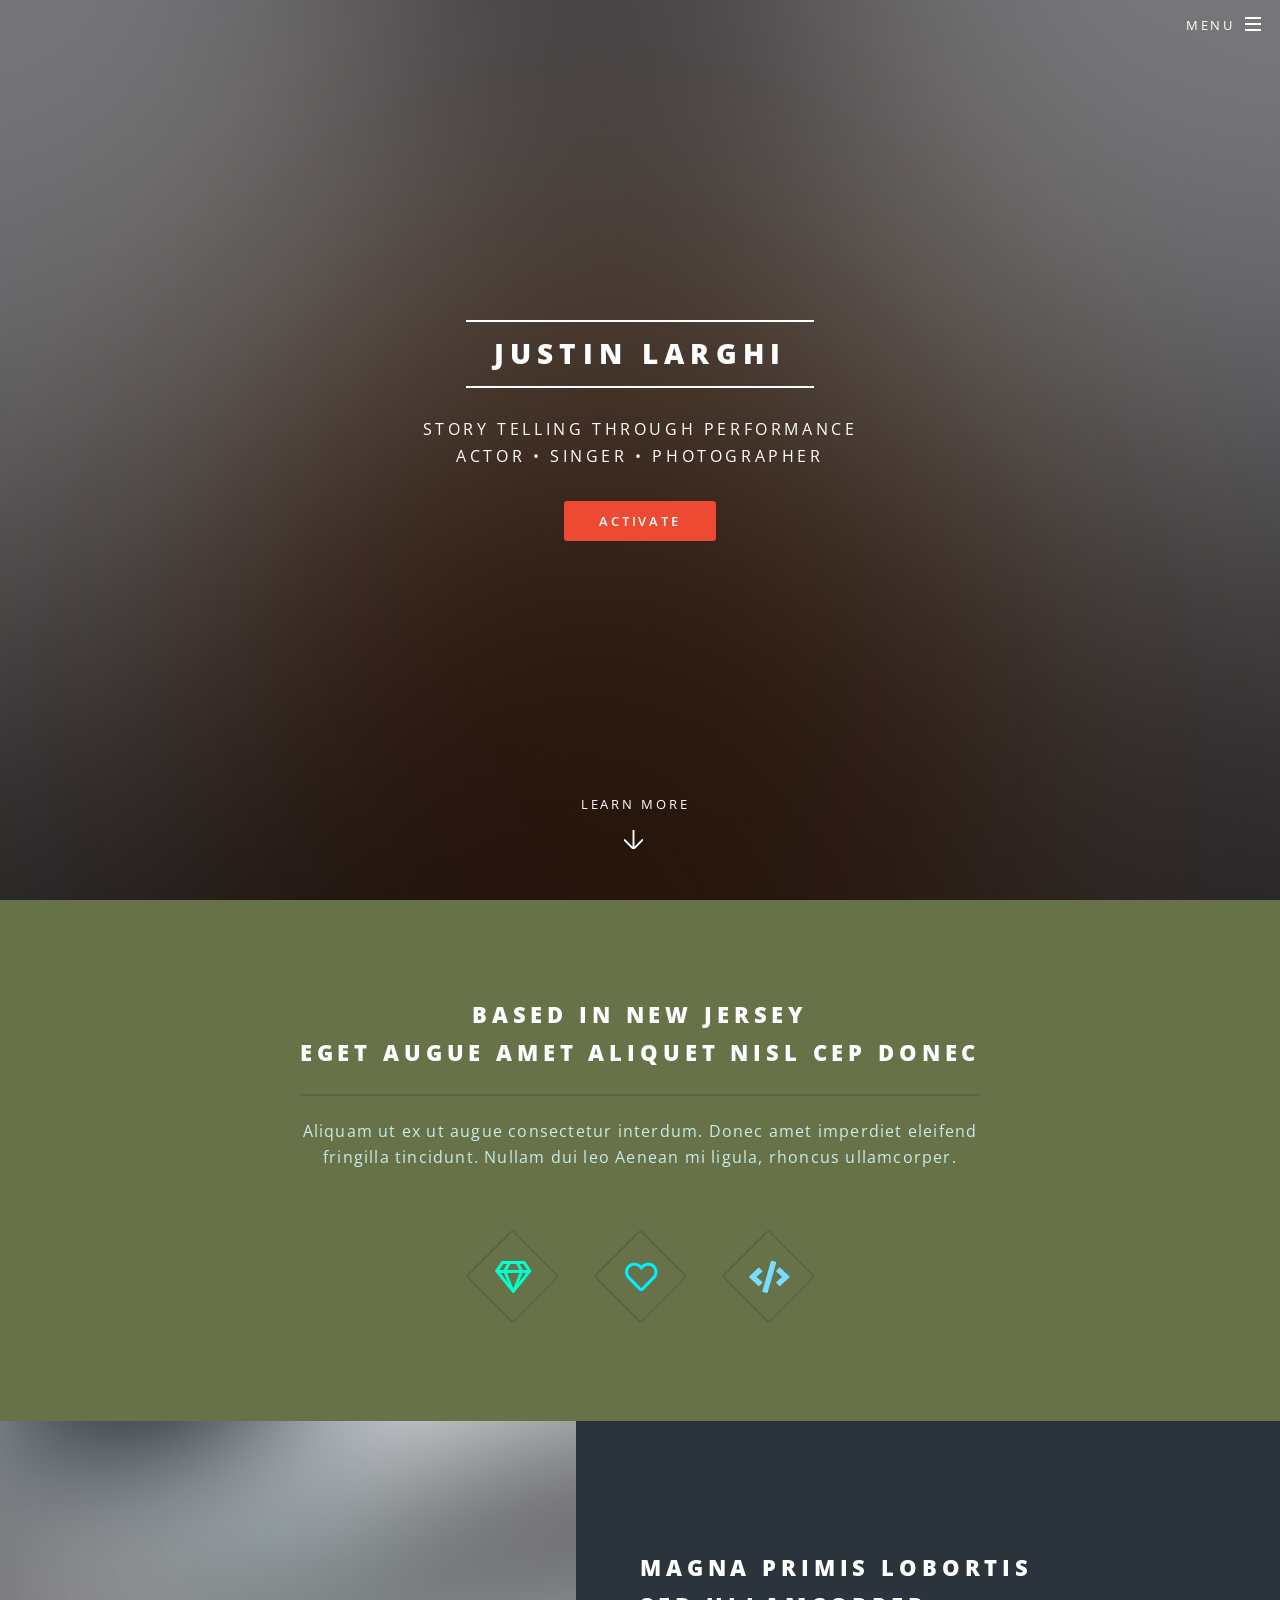
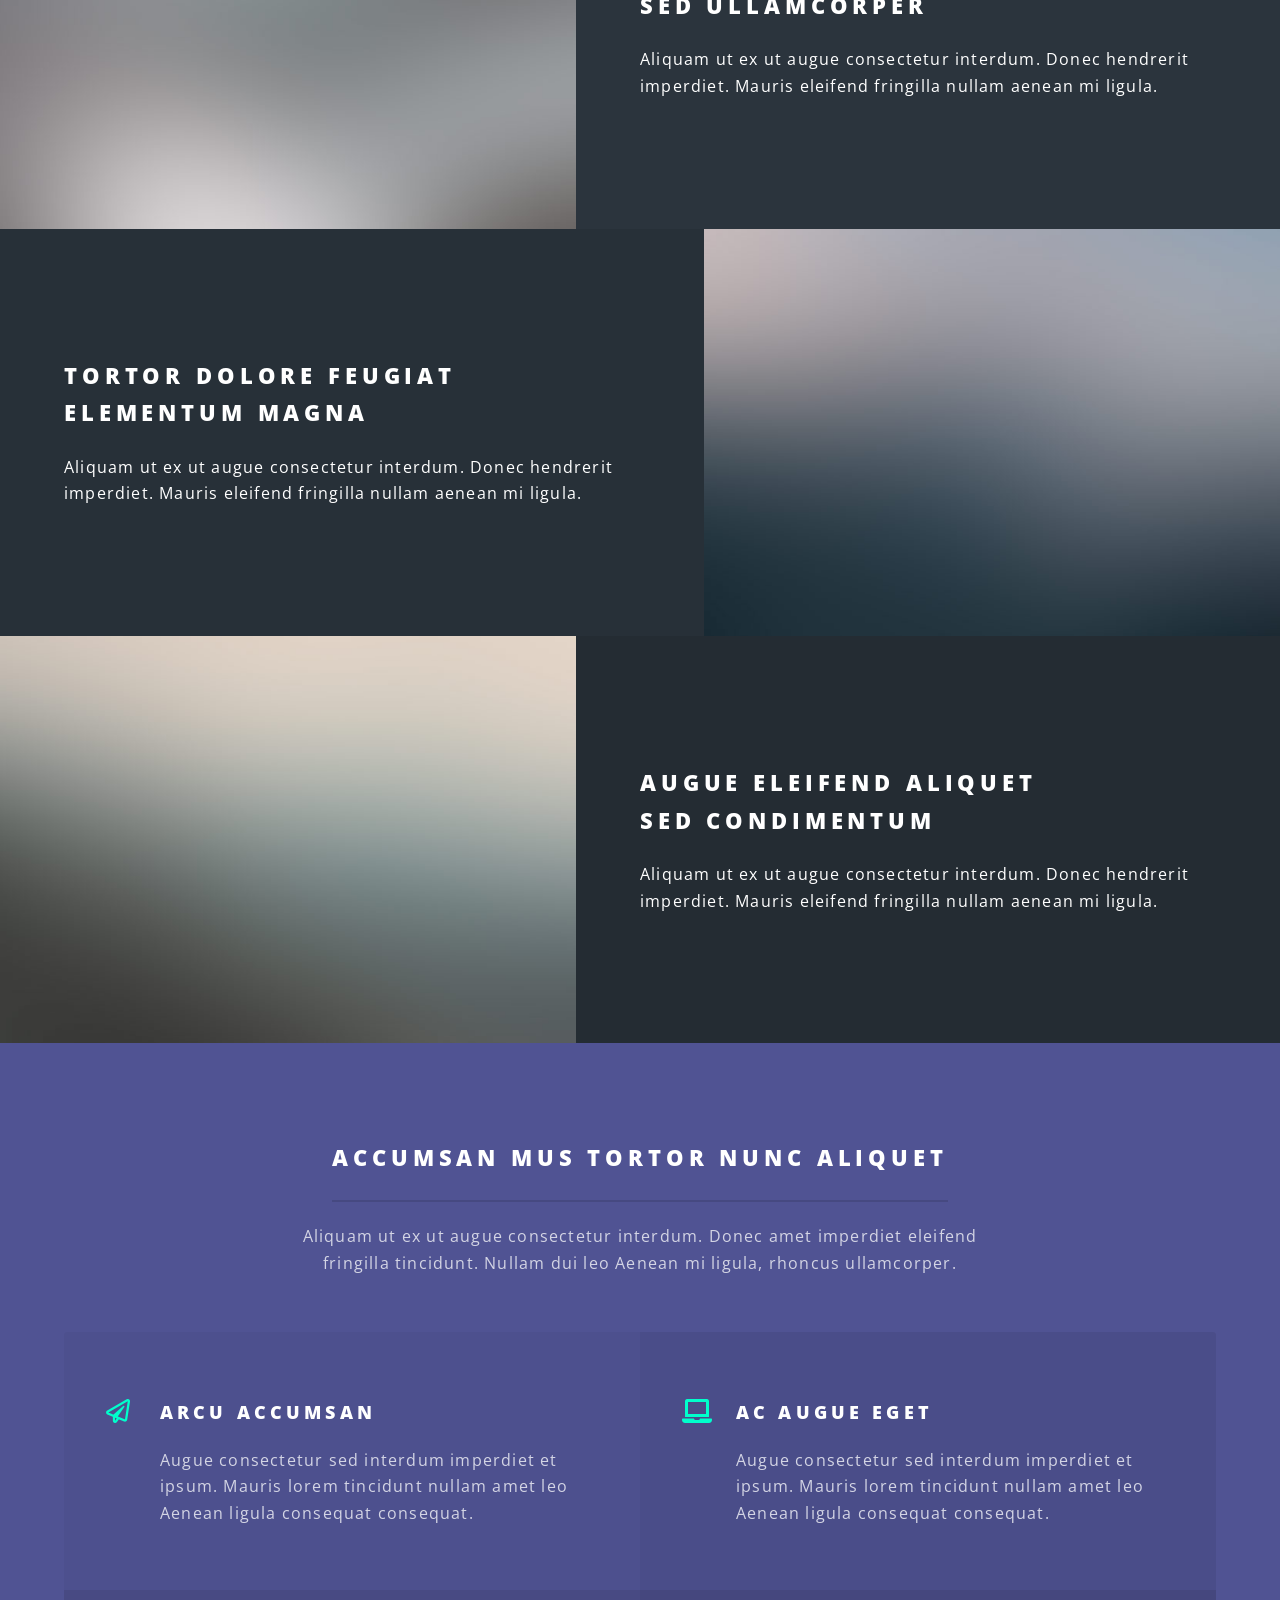
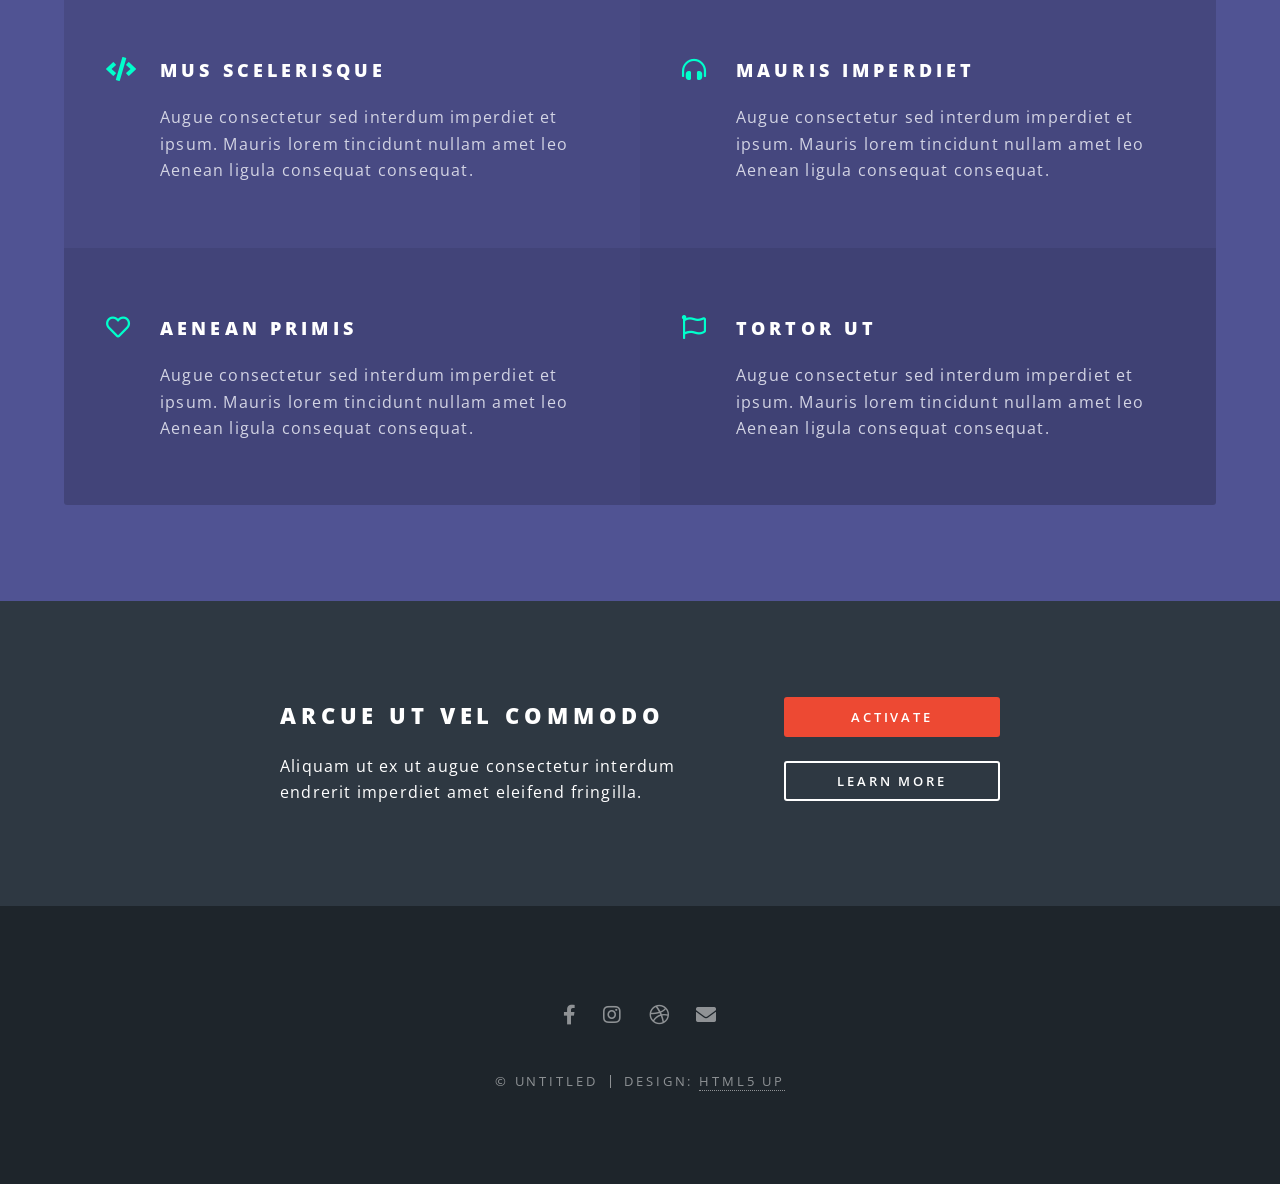
==== index.html @ 6114d725 "Update index.html" ====
<!DOCTYPE HTML>
<!--
	Spectral by HTML5 UP
	html5up.net | @ajlkn
	Free for personal and commercial use under the CCA 3.0 license (html5up.net/license)
-->
<html>
	<head>
		<title>Spectral by HTML5 UP</title>
		<meta charset="utf-8" />
		<meta name="viewport" content="width=device-width, initial-scale=1, user-scalable=no" />
		<link rel="stylesheet" href="assets/css/main.css" />
		<noscript><link rel="stylesheet" href="assets/css/noscript.css" /></noscript>
	</head>
	<body class="landing is-preload">

		<!-- Page Wrapper -->
			<div id="page-wrapper">

				<!-- Header -->
					<header id="header" class="alt">
						<h1><a href="index.html">Spectral</a></h1>
						<nav id="nav">
							<ul>
								<li class="special">
									<a href="#menu" class="menuToggle"><span>Menu</span></a>
									<div id="menu">
										<ul>
											<li><a href="index.html">Home</a></li>
											<li><a href="aboutme.html">About Me</a></li>
											<li><a href="credits.html">Credits</a></li>
											<li><a href="#">Sign Up</a></li>
											<li><a href="#">Log In</a></li>
										</ul>
									</div>
								</li>
							</ul>
						</nav>
					</header>

				<!-- Banner -->
					<section id="banner">
						<div class="inner">
							<h2>Justin Larghi</h2>
							<p>Story Telling Through Performance<br />
							Actor • Singer • Photographer<br />
							<a href="http://html5up.net"> </a></p>
							<ul class="actions special">
								<li><a href="#" class="button primary">Activate</a></li>
							</ul>
						</div>
						<a href="#one" class="more scrolly">Learn More</a>
					</section>

				<!-- One -->
					<section id="one" class="wrapper style1 special">
						<div class="inner">
							<header class="major">
								<h2>Based in New Jersey<br />
								eget augue amet aliquet nisl cep donec</h2>
								<p>Aliquam ut ex ut augue consectetur interdum. Donec amet imperdiet eleifend<br />
								fringilla tincidunt. Nullam dui leo Aenean mi ligula, rhoncus ullamcorper.</p>
							</header>
							<ul class="icons major">
								<li><span class="icon fa-gem major style1"><span class="label">Lorem</span></span></li>
								<li><span class="icon fa-heart major style2"><span class="label">Ipsum</span></span></li>
								<li><span class="icon solid fa-code major style3"><span class="label">Dolor</span></span></li>
							</ul>
						</div>
					</section>

				<!-- Two -->
					<section id="two" class="wrapper alt style2">
						<section class="spotlight">
							<div class="image"><img src="images/pic01.jpg" alt="" /></div><div class="content">
								<h2>Magna primis lobortis<br />
								sed ullamcorper</h2>
								<p>Aliquam ut ex ut augue consectetur interdum. Donec hendrerit imperdiet. Mauris eleifend fringilla nullam aenean mi ligula.</p>
							</div>
						</section>
						<section class="spotlight">
							<div class="image"><img src="images/pic02.jpg" alt="" /></div><div class="content">
								<h2>Tortor dolore feugiat<br />
								elementum magna</h2>
								<p>Aliquam ut ex ut augue consectetur interdum. Donec hendrerit imperdiet. Mauris eleifend fringilla nullam aenean mi ligula.</p>
							</div>
						</section>
						<section class="spotlight">
							<div class="image"><img src="images/pic03.jpg" alt="" /></div><div class="content">
								<h2>Augue eleifend aliquet<br />
								sed condimentum</h2>
								<p>Aliquam ut ex ut augue consectetur interdum. Donec hendrerit imperdiet. Mauris eleifend fringilla nullam aenean mi ligula.</p>
							</div>
						</section>
					</section>

				<!-- Three -->
					<section id="three" class="wrapper style3 special">
						<div class="inner">
							<header class="major">
								<h2>Accumsan mus tortor nunc aliquet</h2>
								<p>Aliquam ut ex ut augue consectetur interdum. Donec amet imperdiet eleifend<br />
								fringilla tincidunt. Nullam dui leo Aenean mi ligula, rhoncus ullamcorper.</p>
							</header>
							<ul class="features">
								<li class="icon fa-paper-plane">
									<h3>Arcu accumsan</h3>
									<p>Augue consectetur sed interdum imperdiet et ipsum. Mauris lorem tincidunt nullam amet leo Aenean ligula consequat consequat.</p>
								</li>
								<li class="icon solid fa-laptop">
									<h3>Ac Augue Eget</h3>
									<p>Augue consectetur sed interdum imperdiet et ipsum. Mauris lorem tincidunt nullam amet leo Aenean ligula consequat consequat.</p>
								</li>
								<li class="icon solid fa-code">
									<h3>Mus Scelerisque</h3>
									<p>Augue consectetur sed interdum imperdiet et ipsum. Mauris lorem tincidunt nullam amet leo Aenean ligula consequat consequat.</p>
								</li>
								<li class="icon solid fa-headphones-alt">
									<h3>Mauris Imperdiet</h3>
									<p>Augue consectetur sed interdum imperdiet et ipsum. Mauris lorem tincidunt nullam amet leo Aenean ligula consequat consequat.</p>
								</li>
								<li class="icon fa-heart">
									<h3>Aenean Primis</h3>
									<p>Augue consectetur sed interdum imperdiet et ipsum. Mauris lorem tincidunt nullam amet leo Aenean ligula consequat consequat.</p>
								</li>
								<li class="icon fa-flag">
									<h3>Tortor Ut</h3>
									<p>Augue consectetur sed interdum imperdiet et ipsum. Mauris lorem tincidunt nullam amet leo Aenean ligula consequat consequat.</p>
								</li>
							</ul>
						</div>
					</section>

				<!-- CTA -->
					<section id="cta" class="wrapper style4">
						<div class="inner">
							<header>
								<h2>Arcue ut vel commodo</h2>
								<p>Aliquam ut ex ut augue consectetur interdum endrerit imperdiet amet eleifend fringilla.</p>
							</header>
							<ul class="actions stacked">
								<li><a href="#" class="button fit primary">Activate</a></li>
								<li><a href="#" class="button fit">Learn More</a></li>
							</ul>
						</div>
					</section>

				<!-- Footer -->
					<footer id="footer">
						<ul class="icons">
							<li><a href="https://facebook.com/profile.php?id=100074538829335" class="icon brands fa-facebook-f"><span class="label">Facebook</span></a></li>
							<li><a href="#" class="icon brands fa-instagram"><span class="label">Instagram</span></a></li>
							<li><a href="#" class="icon brands fa-dribbble"><span class="label">Dribbble</span></a></li>
							<li><a href="#" class="icon solid fa-envelope"><span class="label">Email</span></a></li>
						</ul>
						<ul class="copyright">
							<li>&copy; Untitled</li><li>Design: <a href="http://html5up.net">HTML5 UP</a></li>
						</ul>
					</footer>

			</div>

		<!-- Scripts -->
			<script src="assets/js/jquery.min.js"></script>
			<script src="assets/js/jquery.scrollex.min.js"></script>
			<script src="assets/js/jquery.scrolly.min.js"></script>
			<script src="assets/js/browser.min.js"></script>
			<script src="assets/js/breakpoints.min.js"></script>
			<script src="assets/js/util.js"></script>
			<script src="assets/js/main.js"></script>

	</body>
</html>
---- assets/css/main.css ----
@import url(fontawesome-all.min.css);
@import url("https://fonts.googleapis.com/css?family=Open+Sans:400,400italic,600,600italic,800,800italic");

/*
	Spectral by HTML5 UP
	html5up.net | @ajlkn
	Free for personal and commercial use under the CCA 3.0 license (html5up.net/license)
*/

html, body, div, span, applet, object,
iframe, h1, h2, h3, h4, h5, h6, p, blockquote,
pre, a, abbr, acronym, address, big, cite,
code, del, dfn, em, img, ins, kbd, q, s, samp,
small, strike, strong, sub, sup, tt, var, b,
u, i, center, dl, dt, dd, ol, ul, li, fieldset,
form, label, legend, table, caption, tbody,
tfoot, thead, tr, th, td, article, aside,
canvas, details, embed, figure, figcaption,
footer, header, hgroup, menu, nav, output, ruby,
section, summary, time, mark, audio, video {
	margin: 0;
	padding: 0;
	border: 0;
	font-size: 100%;
	font: inherit;
	vertical-align: baseline;}

article, aside, details, figcaption, figure,
footer, header, hgroup, menu, nav, section {
	display: block;}

body {
	line-height: 1;
}

ol, ul {
	list-style: none;
}

blockquote, q {
	quotes: none;
}

	blockquote:before, blockquote:after, q:before, q:after {
		content: '';
		content: none;
	}

table {
	border-collapse: collapse;
	border-spacing: 0;
}

body {
	-webkit-text-size-adjust: none;
}

mark {
	background-color: transparent;
	color: inherit;
}

input::-moz-focus-inner {
	border: 0;
	padding: 0;
}

input, select, textarea {
	-moz-appearance: none;
	-webkit-appearance: none;
	-ms-appearance: none;
	appearance: none;
}

/* Basic */

	@-ms-viewport {
		width: device-width;
	}

	html {
		box-sizing: border-box;
	}

	*, *:before, *:after {
		box-sizing: inherit;
	}

	body {
		background: #2e3842;
	}

		body.is-preload *, body.is-preload *:before, body.is-preload *:after {
			-moz-animation: none !important;
			-webkit-animation: none !important;
			-ms-animation: none !important;
			animation: none !important;
			-moz-transition: none !important;
			-webkit-transition: none !important;
			-ms-transition: none !important;
			transition: none !important;
		}

	body, input, select, textarea {
		color: #fff;
		font-family: "Open Sans", Helvetica, sans-serif;
		font-size: 15pt;
		font-weight: 400;
		letter-spacing: 0.075em;
		line-height: 1.65em;
	}

		@media screen and (max-width: 1680px) {

			body, input, select, textarea {
				font-size: 13pt;
			}

		}

		@media screen and (max-width: 1280px) {

			body, input, select, textarea {
				font-size: 12pt;
			}

		}

		@media screen and (max-width: 736px) {

			body, input, select, textarea {
				font-size: 11pt;
				letter-spacing: 0.0375em;
			}

		}

	a {
		-moz-transition: color 0.2s ease, border-bottom-color 0.2s ease;
		-webkit-transition: color 0.2s ease, border-bottom-color 0.2s ease;
		-ms-transition: color 0.2s ease, border-bottom-color 0.2s ease;
		transition: color 0.2s ease, border-bottom-color 0.2s ease;
		border-bottom: dotted 1px;
		color: inherit;
		text-decoration: none;
	}

		a:hover {
			border-bottom-color: transparent;
		}

	strong, b {
		color: #fff;
		font-weight: 600;
	}

	em, i {
		font-style: italic;
	}

	p {
		margin: 0 0 2em 0;
	}

	h1, h2, h3, h4, h5, h6 {
		color: #fff;
		font-weight: 800;
		letter-spacing: 0.225em;
		line-height: 1em;
		margin: 0 0 1em 0;
		text-transform: uppercase;
	}

		h1 a, h2 a, h3 a, h4 a, h5 a, h6 a {
			color: inherit;
			text-decoration: none;
		}

	h2 {
		font-size: 1.35em;
		line-height: 1.75em;
	}

		@media screen and (max-width: 736px) {

			h2 {
				font-size: 1.1em;
				line-height: 1.65em;
			}

		}

	h3 {
		font-size: 1.15em;
		line-height: 1.75em;
	}

		@media screen and (max-width: 736px) {

			h3 {
				font-size: 1em;
				line-height: 1.65em;
			}

		}

	h4 {
		font-size: 1em;
		line-height: 1.5em;
	}

	h5 {
		font-size: 0.8em;
		line-height: 1.5em;
	}

	h6 {
		font-size: 0.7em;
		line-height: 1.5em;
	}

	sub {
		font-size: 0.8em;
		position: relative;
		top: 0.5em;
	}

	sup {
		font-size: 0.8em;
		position: relative;
		top: -0.5em;
	}

	hr {
		border: 0;
		border-bottom: solid 2px #fff;
		margin: 3em 0;
	}

		hr.major {
			margin: 4.5em 0;
		}

	blockquote {
		border-left: solid 4px #fff;
		font-style: italic;
		margin: 0 0 2em 0;
		padding: 0.5em 0 0.5em 2em;
	}

	code {
		background: rgba(144, 144, 144, 0.25);
		border-radius: 3px;
		font-family: "Courier New", monospace;
		font-size: 0.9em;
		letter-spacing: 0;
		margin: 0 0.25em;
		padding: 0.25em 0.65em;
	}

	pre {
		-webkit-overflow-scrolling: touch;
		font-family: "Courier New", monospace;
		font-size: 0.9em;
		margin: 0 0 2em 0;
	}

		pre code {
			display: block;
			line-height: 1.75em;
			padding: 1em 1.5em;
			overflow-x: auto;
		}

	.align-left {
		text-align: left;
	}

	.align-center {
		text-align: center;
	}

	.align-right {
		text-align: right;
	}

/* Row */

	.row {
		display: flex;
		flex-wrap: wrap;
		box-sizing: border-box;
		align-items: stretch;
	}

		.row > * {
			box-sizing: border-box;
		}

		.row.gtr-uniform > * > :last-child {
			margin-bottom: 0;
		}

		.row.aln-left {
			justify-content: flex-start;
		}

		.row.aln-center {
			justify-content: center;
		}

		.row.aln-right {
			justify-content: flex-end;
		}

		.row.aln-top {
			align-items: flex-start;
		}

		.row.aln-middle {
			align-items: center;
		}

		.row.aln-bottom {
			align-items: flex-end;
		}

		.row > .imp {
			order: -1;
		}

		.row > .col-1 {
			width: 8.33333%;
		}

		.row > .off-1 {
			margin-left: 8.33333%;
		}

		.row > .col-2 {
			width: 16.66667%;
		}

		.row > .off-2 {
			margin-left: 16.66667%;
		}

		.row > .col-3 {
			width: 25%;
		}

		.row > .off-3 {
			margin-left: 25%;
		}

		.row > .col-4 {
			width: 33.33333%;
		}

		.row > .off-4 {
			margin-left: 33.33333%;
		}

		.row > .col-5 {
			width: 41.66667%;
		}

		.row > .off-5 {
			margin-left: 41.66667%;
		}

		.row > .col-6 {
			width: 50%;
		}

		.row > .off-6 {
			margin-left: 50%;
		}

		.row > .col-7 {
			width: 58.33333%;
		}

		.row > .off-7 {
			margin-left: 58.33333%;
		}

		.row > .col-8 {
			width: 66.66667%;
		}

		.row > .off-8 {
			margin-left: 66.66667%;
		}

		.row > .col-9 {
			width: 75%;
		}

		.row > .off-9 {
			margin-left: 75%;
		}

		.row > .col-10 {
			width: 83.33333%;
		}

		.row > .off-10 {
			margin-left: 83.33333%;
		}

		.row > .col-11 {
			width: 91.66667%;
		}

		.row > .off-11 {
			margin-left: 91.66667%;
		}

		.row > .col-12 {
			width: 100%;
		}

		.row > .off-12 {
			margin-left: 100%;
		}

		.row.gtr-0 {
			margin-top: 0;
			margin-left: 0em;
		}

			.row.gtr-0 > * {
				padding: 0 0 0 0em;
			}

			.row.gtr-0.gtr-uniform {
				margin-top: 0em;
			}

				.row.gtr-0.gtr-uniform > * {
					padding-top: 0em;
				}

		.row.gtr-25 {
			margin-top: 0;
			margin-left: -0.375em;
		}

			.row.gtr-25 > * {
				padding: 0 0 0 0.375em;
			}

			.row.gtr-25.gtr-uniform {
				margin-top: -0.375em;
			}

				.row.gtr-25.gtr-uniform > * {
					padding-top: 0.375em;
				}

		.row.gtr-50 {
			margin-top: 0;
			margin-left: -0.75em;
		}

			.row.gtr-50 > * {
				padding: 0 0 0 0.75em;
			}

			.row.gtr-50.gtr-uniform {
				margin-top: -0.75em;
			}

				.row.gtr-50.gtr-uniform > * {
					padding-top: 0.75em;
				}

		.row {
			margin-top: 0;
			margin-left: -1.5em;
		}

			.row > * {
				padding: 0 0 0 1.5em;
			}

			.row.gtr-uniform {
				margin-top: -1.5em;
			}

				.row.gtr-uniform > * {
					padding-top: 1.5em;
				}

		.row.gtr-150 {
			margin-top: 0;
			margin-left: -2.25em;
		}

			.row.gtr-150 > * {
				padding: 0 0 0 2.25em;
			}

			.row.gtr-150.gtr-uniform {
				margin-top: -2.25em;
			}

				.row.gtr-150.gtr-uniform > * {
					padding-top: 2.25em;
				}

		.row.gtr-200 {
			margin-top: 0;
			margin-left: -3em;
		}

			.row.gtr-200 > * {
				padding: 0 0 0 3em;
			}

			.row.gtr-200.gtr-uniform {
				margin-top: -3em;
			}

				.row.gtr-200.gtr-uniform > * {
					padding-top: 3em;
				}

		@media screen and (max-width: 1680px) {

			.row {
				display: flex;
				flex-wrap: wrap;
				box-sizing: border-box;
				align-items: stretch;
			}

				.row > * {
					box-sizing: border-box;
				}

				.row.gtr-uniform > * > :last-child {
					margin-bottom: 0;
				}

				.row.aln-left {
					justify-content: flex-start;
				}

				.row.aln-center {
					justify-content: center;
				}

				.row.aln-right {
					justify-content: flex-end;
				}

				.row.aln-top {
					align-items: flex-start;
				}

				.row.aln-middle {
					align-items: center;
				}

				.row.aln-bottom {
					align-items: flex-end;
				}

				.row > .imp-xlarge {
					order: -1;
				}

				.row > .col-1-xlarge {
					width: 8.33333%;
				}

				.row > .off-1-xlarge {
					margin-left: 8.33333%;
				}

				.row > .col-2-xlarge {
					width: 16.66667%;
				}

				.row > .off-2-xlarge {
					margin-left: 16.66667%;
				}

				.row > .col-3-xlarge {
					width: 25%;
				}

				.row > .off-3-xlarge {
					margin-left: 25%;
				}

				.row > .col-4-xlarge {
					width: 33.33333%;
				}

				.row > .off-4-xlarge {
					margin-left: 33.33333%;
				}

				.row > .col-5-xlarge {
					width: 41.66667%;
				}

				.row > .off-5-xlarge {
					margin-left: 41.66667%;
				}

				.row > .col-6-xlarge {
					width: 50%;
				}

				.row > .off-6-xlarge {
					margin-left: 50%;
				}

				.row > .col-7-xlarge {
					width: 58.33333%;
				}

				.row > .off-7-xlarge {
					margin-left: 58.33333%;
				}

				.row > .col-8-xlarge {
					width: 66.66667%;
				}

				.row > .off-8-xlarge {
					margin-left: 66.66667%;
				}

				.row > .col-9-xlarge {
					width: 75%;
				}

				.row > .off-9-xlarge {
					margin-left: 75%;
				}

				.row > .col-10-xlarge {
					width: 83.33333%;
				}

				.row > .off-10-xlarge {
					margin-left: 83.33333%;
				}

				.row > .col-11-xlarge {
					width: 91.66667%;
				}

				.row > .off-11-xlarge {
					margin-left: 91.66667%;
				}

				.row > .col-12-xlarge {
					width: 100%;
				}

				.row > .off-12-xlarge {
					margin-left: 100%;
				}

				.row.gtr-0 {
					margin-top: 0;
					margin-left: 0em;
				}

					.row.gtr-0 > * {
						padding: 0 0 0 0em;
					}

					.row.gtr-0.gtr-uniform {
						margin-top: 0em;
					}

						.row.gtr-0.gtr-uniform > * {
							padding-top: 0em;
						}

				.row.gtr-25 {
					margin-top: 0;
					margin-left: -0.375em;
				}

					.row.gtr-25 > * {
						padding: 0 0 0 0.375em;
					}

					.row.gtr-25.gtr-uniform {
						margin-top: -0.375em;
					}

						.row.gtr-25.gtr-uniform > * {
							padding-top: 0.375em;
						}

				.row.gtr-50 {
					margin-top: 0;
					margin-left: -0.75em;
				}

					.row.gtr-50 > * {
						padding: 0 0 0 0.75em;
					}

					.row.gtr-50.gtr-uniform {
						margin-top: -0.75em;
					}

						.row.gtr-50.gtr-uniform > * {
							padding-top: 0.75em;
						}

				.row {
					margin-top: 0;
					margin-left: -1.5em;
				}

					.row > * {
						padding: 0 0 0 1.5em;
					}

					.row.gtr-uniform {
						margin-top: -1.5em;
					}

						.row.gtr-uniform > * {
							padding-top: 1.5em;
						}

				.row.gtr-150 {
					margin-top: 0;
					margin-left: -2.25em;
				}

					.row.gtr-150 > * {
						padding: 0 0 0 2.25em;
					}

					.row.gtr-150.gtr-uniform {
						margin-top: -2.25em;
					}

						.row.gtr-150.gtr-uniform > * {
							padding-top: 2.25em;
						}

				.row.gtr-200 {
					margin-top: 0;
					margin-left: -3em;
				}

					.row.gtr-200 > * {
						padding: 0 0 0 3em;
					}

					.row.gtr-200.gtr-uniform {
						margin-top: -3em;
					}

						.row.gtr-200.gtr-uniform > * {
							padding-top: 3em;
						}

		}

		@media screen and (max-width: 1280px) {

			.row {
				display: flex;
				flex-wrap: wrap;
				box-sizing: border-box;
				align-items: stretch;
			}

				.row > * {
					box-sizing: border-box;
				}

				.row.gtr-uniform > * > :last-child {
					margin-bottom: 0;
				}

				.row.aln-left {
					justify-content: flex-start;
				}

				.row.aln-center {
					justify-content: center;
				}

				.row.aln-right {
					justify-content: flex-end;
				}

				.row.aln-top {
					align-items: flex-start;
				}

				.row.aln-middle {
					align-items: center;
				}

				.row.aln-bottom {
					align-items: flex-end;
				}

				.row > .imp-large {
					order: -1;
				}

				.row > .col-1-large {
					width: 8.33333%;
				}

				.row > .off-1-large {
					margin-left: 8.33333%;
				}

				.row > .col-2-large {
					width: 16.66667%;
				}

				.row > .off-2-large {
					margin-left: 16.66667%;
				}

				.row > .col-3-large {
					width: 25%;
				}

				.row > .off-3-large {
					margin-left: 25%;
				}

				.row > .col-4-large {
					width: 33.33333%;
				}

				.row > .off-4-large {
					margin-left: 33.33333%;
				}

				.row > .col-5-large {
					width: 41.66667%;
				}

				.row > .off-5-large {
					margin-left: 41.66667%;
				}

				.row > .col-6-large {
					width: 50%;
				}

				.row > .off-6-large {
					margin-left: 50%;
				}

				.row > .col-7-large {
					width: 58.33333%;
				}

				.row > .off-7-large {
					margin-left: 58.33333%;
				}

				.row > .col-8-large {
					width: 66.66667%;
				}

				.row > .off-8-large {
					margin-left: 66.66667%;
				}

				.row > .col-9-large {
					width: 75%;
				}

				.row > .off-9-large {
					margin-left: 75%;
				}

				.row > .col-10-large {
					width: 83.33333%;
				}

				.row > .off-10-large {
					margin-left: 83.33333%;
				}

				.row > .col-11-large {
					width: 91.66667%;
				}

				.row > .off-11-large {
					margin-left: 91.66667%;
				}

				.row > .col-12-large {
					width: 100%;
				}

				.row > .off-12-large {
					margin-left: 100%;
				}

				.row.gtr-0 {
					margin-top: 0;
					margin-left: 0em;
				}

					.row.gtr-0 > * {
						padding: 0 0 0 0em;
					}

					.row.gtr-0.gtr-uniform {
						margin-top: 0em;
					}

						.row.gtr-0.gtr-uniform > * {
							padding-top: 0em;
						}

				.row.gtr-25 {
					margin-top: 0;
					margin-left: -0.375em;
				}

					.row.gtr-25 > * {
						padding: 0 0 0 0.375em;
					}

					.row.gtr-25.gtr-uniform {
						margin-top: -0.375em;
					}

						.row.gtr-25.gtr-uniform > * {
							padding-top: 0.375em;
						}

				.row.gtr-50 {
					margin-top: 0;
					margin-left: -0.75em;
				}

					.row.gtr-50 > * {
						padding: 0 0 0 0.75em;
					}

					.row.gtr-50.gtr-uniform {
						margin-top: -0.75em;
					}

						.row.gtr-50.gtr-uniform > * {
							padding-top: 0.75em;
						}

				.row {
					margin-top: 0;
					margin-left: -1.5em;
				}

					.row > * {
						padding: 0 0 0 1.5em;
					}

					.row.gtr-uniform {
						margin-top: -1.5em;
					}

						.row.gtr-uniform > * {
							padding-top: 1.5em;
						}

				.row.gtr-150 {
					margin-top: 0;
					margin-left: -2.25em;
				}

					.row.gtr-150 > * {
						padding: 0 0 0 2.25em;
					}

					.row.gtr-150.gtr-uniform {
						margin-top: -2.25em;
					}

						.row.gtr-150.gtr-uniform > * {
							padding-top: 2.25em;
						}

				.row.gtr-200 {
					margin-top: 0;
					margin-left: -3em;
				}

					.row.gtr-200 > * {
						padding: 0 0 0 3em;
					}

					.row.gtr-200.gtr-uniform {
						margin-top: -3em;
					}

						.row.gtr-200.gtr-uniform > * {
							padding-top: 3em;
						}

		}

		@media screen and (max-width: 980px) {

			.row {
				display: flex;
				flex-wrap: wrap;
				box-sizing: border-box;
				align-items: stretch;
			}

				.row > * {
					box-sizing: border-box;
				}

				.row.gtr-uniform > * > :last-child {
					margin-bottom: 0;
				}

				.row.aln-left {
					justify-content: flex-start;
				}

				.row.aln-center {
					justify-content: center;
				}

				.row.aln-right {
					justify-content: flex-end;
				}

				.row.aln-top {
					align-items: flex-start;
				}

				.row.aln-middle {
					align-items: center;
				}

				.row.aln-bottom {
					align-items: flex-end;
				}

				.row > .imp-medium {
					order: -1;
				}

				.row > .col-1-medium {
					width: 8.33333%;
				}

				.row > .off-1-medium {
					margin-left: 8.33333%;
				}

				.row > .col-2-medium {
					width: 16.66667%;
				}

				.row > .off-2-medium {
					margin-left: 16.66667%;
				}

				.row > .col-3-medium {
					width: 25%;
				}

				.row > .off-3-medium {
					margin-left: 25%;
				}

				.row > .col-4-medium {
					width: 33.33333%;
				}

				.row > .off-4-medium {
					margin-left: 33.33333%;
				}

				.row > .col-5-medium {
					width: 41.66667%;
				}

				.row > .off-5-medium {
					margin-left: 41.66667%;
				}

				.row > .col-6-medium {
					width: 50%;
				}

				.row > .off-6-medium {
					margin-left: 50%;
				}

				.row > .col-7-medium {
					width: 58.33333%;
				}

				.row > .off-7-medium {
					margin-left: 58.33333%;
				}

				.row > .col-8-medium {
					width: 66.66667%;
				}

				.row > .off-8-medium {
					margin-left: 66.66667%;
				}

				.row > .col-9-medium {
					width: 75%;
				}

				.row > .off-9-medium {
					margin-left: 75%;
				}

				.row > .col-10-medium {
					width: 83.33333%;
				}

				.row > .off-10-medium {
					margin-left: 83.33333%;
				}

				.row > .col-11-medium {
					width: 91.66667%;
				}

				.row > .off-11-medium {
					margin-left: 91.66667%;
				}

				.row > .col-12-medium {
					width: 100%;
				}

				.row > .off-12-medium {
					margin-left: 100%;
				}

				.row.gtr-0 {
					margin-top: 0;
					margin-left: 0em;
				}

					.row.gtr-0 > * {
						padding: 0 0 0 0em;
					}

					.row.gtr-0.gtr-uniform {
						margin-top: 0em;
					}

						.row.gtr-0.gtr-uniform > * {
							padding-top: 0em;
						}

				.row.gtr-25 {
					margin-top: 0;
					margin-left: -0.375em;
				}

					.row.gtr-25 > * {
						padding: 0 0 0 0.375em;
					}

					.row.gtr-25.gtr-uniform {
						margin-top: -0.375em;
					}

						.row.gtr-25.gtr-uniform > * {
							padding-top: 0.375em;
						}

				.row.gtr-50 {
					margin-top: 0;
					margin-left: -0.75em;
				}

					.row.gtr-50 > * {
						padding: 0 0 0 0.75em;
					}

					.row.gtr-50.gtr-uniform {
						margin-top: -0.75em;
					}

						.row.gtr-50.gtr-uniform > * {
							padding-top: 0.75em;
						}

				.row {
					margin-top: 0;
					margin-left: -1.5em;
				}

					.row > * {
						padding: 0 0 0 1.5em;
					}

					.row.gtr-uniform {
						margin-top: -1.5em;
					}

						.row.gtr-uniform > * {
							padding-top: 1.5em;
						}

				.row.gtr-150 {
					margin-top: 0;
					margin-left: -2.25em;
				}

					.row.gtr-150 > * {
						padding: 0 0 0 2.25em;
					}

					.row.gtr-150.gtr-uniform {
						margin-top: -2.25em;
					}

						.row.gtr-150.gtr-uniform > * {
							padding-top: 2.25em;
						}

				.row.gtr-200 {
					margin-top: 0;
					margin-left: -3em;
				}

					.row.gtr-200 > * {
						padding: 0 0 0 3em;
					}

					.row.gtr-200.gtr-uniform {
						margin-top: -3em;
					}

						.row.gtr-200.gtr-uniform > * {
							padding-top: 3em;
						}

		}

		@media screen and (max-width: 736px) {

			.row {
				display: flex;
				flex-wrap: wrap;
				box-sizing: border-box;
				align-items: stretch;
			}

				.row > * {
					box-sizing: border-box;
				}

				.row.gtr-uniform > * > :last-child {
					margin-bottom: 0;
				}

				.row.aln-left {
					justify-content: flex-start;
				}

				.row.aln-center {
					justify-content: center;
				}

				.row.aln-right {
					justify-content: flex-end;
				}

				.row.aln-top {
					align-items: flex-start;
				}

				.row.aln-middle {
					align-items: center;
				}

				.row.aln-bottom {
					align-items: flex-end;
				}

				.row > .imp-small {
					order: -1;
				}

				.row > .col-1-small {
					width: 8.33333%;
				}

				.row > .off-1-small {
					margin-left: 8.33333%;
				}

				.row > .col-2-small {
					width: 16.66667%;
				}

				.row > .off-2-small {
					margin-left: 16.66667%;
				}

				.row > .col-3-small {
					width: 25%;
				}

				.row > .off-3-small {
					margin-left: 25%;
				}

				.row > .col-4-small {
					width: 33.33333%;
				}

				.row > .off-4-small {
					margin-left: 33.33333%;
				}

				.row > .col-5-small {
					width: 41.66667%;
				}

				.row > .off-5-small {
					margin-left: 41.66667%;
				}

				.row > .col-6-small {
					width: 50%;
				}

				.row > .off-6-small {
					margin-left: 50%;
				}

				.row > .col-7-small {
					width: 58.33333%;
				}

				.row > .off-7-small {
					margin-left: 58.33333%;
				}

				.row > .col-8-small {
					width: 66.66667%;
				}

				.row > .off-8-small {
					margin-left: 66.66667%;
				}

				.row > .col-9-small {
					width: 75%;
				}

				.row > .off-9-small {
					margin-left: 75%;
				}

				.row > .col-10-small {
					width: 83.33333%;
				}

				.row > .off-10-small {
					margin-left: 83.33333%;
				}

				.row > .col-11-small {
					width: 91.66667%;
				}

				.row > .off-11-small {
					margin-left: 91.66667%;
				}

				.row > .col-12-small {
					width: 100%;
				}

				.row > .off-12-small {
					margin-left: 100%;
				}

				.row.gtr-0 {
					margin-top: 0;
					margin-left: 0em;
				}

					.row.gtr-0 > * {
						padding: 0 0 0 0em;
					}

					.row.gtr-0.gtr-uniform {
						margin-top: 0em;
					}

						.row.gtr-0.gtr-uniform > * {
							padding-top: 0em;
						}

				.row.gtr-25 {
					margin-top: 0;
					margin-left: -0.375em;
				}

					.row.gtr-25 > * {
						padding: 0 0 0 0.375em;
					}

					.row.gtr-25.gtr-uniform {
						margin-top: -0.375em;
					}

						.row.gtr-25.gtr-uniform > * {
							padding-top: 0.375em;
						}

				.row.gtr-50 {
					margin-top: 0;
					margin-left: -0.75em;
				}

					.row.gtr-50 > * {
						padding: 0 0 0 0.75em;
					}

					.row.gtr-50.gtr-uniform {
						margin-top: -0.75em;
					}

						.row.gtr-50.gtr-uniform > * {
							padding-top: 0.75em;
						}

				.row {
					margin-top: 0;
					margin-left: -1.5em;
				}

					.row > * {
						padding: 0 0 0 1.5em;
					}

					.row.gtr-uniform {
						margin-top: -1.5em;
					}

						.row.gtr-uniform > * {
							padding-top: 1.5em;
						}

				.row.gtr-150 {
					margin-top: 0;
					margin-left: -2.25em;
				}

					.row.gtr-150 > * {
						padding: 0 0 0 2.25em;
					}

					.row.gtr-150.gtr-uniform {
						margin-top: -2.25em;
					}

						.row.gtr-150.gtr-uniform > * {
							padding-top: 2.25em;
						}

				.row.gtr-200 {
					margin-top: 0;
					margin-left: -3em;
				}

					.row.gtr-200 > * {
						padding: 0 0 0 3em;
					}

					.row.gtr-200.gtr-uniform {
						margin-top: -3em;
					}

						.row.gtr-200.gtr-uniform > * {
							padding-top: 3em;
						}

		}

		@media screen and (max-width: 480px) {

			.row {
				display: flex;
				flex-wrap: wrap;
				box-sizing: border-box;
				align-items: stretch;
			}

				.row > * {
					box-sizing: border-box;
				}

				.row.gtr-uniform > * > :last-child {
					margin-bottom: 0;
				}

				.row.aln-left {
					justify-content: flex-start;
				}

				.row.aln-center {
					justify-content: center;
				}

				.row.aln-right {
					justify-content: flex-end;
				}

				.row.aln-top {
					align-items: flex-start;
				}

				.row.aln-middle {
					align-items: center;
				}

				.row.aln-bottom {
					align-items: flex-end;
				}

				.row > .imp-xsmall {
					order: -1;
				}

				.row > .col-1-xsmall {
					width: 8.33333%;
				}

				.row > .off-1-xsmall {
					margin-left: 8.33333%;
				}

				.row > .col-2-xsmall {
					width: 16.66667%;
				}

				.row > .off-2-xsmall {
					margin-left: 16.66667%;
				}

				.row > .col-3-xsmall {
					width: 25%;
				}

				.row > .off-3-xsmall {
					margin-left: 25%;
				}

				.row > .col-4-xsmall {
					width: 33.33333%;
				}

				.row > .off-4-xsmall {
					margin-left: 33.33333%;
				}

				.row > .col-5-xsmall {
					width: 41.66667%;
				}

				.row > .off-5-xsmall {
					margin-left: 41.66667%;
				}

				.row > .col-6-xsmall {
					width: 50%;
				}

				.row > .off-6-xsmall {
					margin-left: 50%;
				}

				.row > .col-7-xsmall {
					width: 58.33333%;
				}

				.row > .off-7-xsmall {
					margin-left: 58.33333%;
				}

				.row > .col-8-xsmall {
					width: 66.66667%;
				}

				.row > .off-8-xsmall {
					margin-left: 66.66667%;
				}

				.row > .col-9-xsmall {
					width: 75%;
				}

				.row > .off-9-xsmall {
					margin-left: 75%;
				}

				.row > .col-10-xsmall {
					width: 83.33333%;
				}

				.row > .off-10-xsmall {
					margin-left: 83.33333%;
				}

				.row > .col-11-xsmall {
					width: 91.66667%;
				}

				.row > .off-11-xsmall {
					margin-left: 91.66667%;
				}

				.row > .col-12-xsmall {
					width: 100%;
				}

				.row > .off-12-xsmall {
					margin-left: 100%;
				}

				.row.gtr-0 {
					margin-top: 0;
					margin-left: 0em;
				}

					.row.gtr-0 > * {
						padding: 0 0 0 0em;
					}

					.row.gtr-0.gtr-uniform {
						margin-top: 0em;
					}

						.row.gtr-0.gtr-uniform > * {
							padding-top: 0em;
						}

				.row.gtr-25 {
					margin-top: 0;
					margin-left: -0.375em;
				}

					.row.gtr-25 > * {
						padding: 0 0 0 0.375em;
					}

					.row.gtr-25.gtr-uniform {
						margin-top: -0.375em;
					}

						.row.gtr-25.gtr-uniform > * {
							padding-top: 0.375em;
						}

				.row.gtr-50 {
					margin-top: 0;
					margin-left: -0.75em;
				}

					.row.gtr-50 > * {
						padding: 0 0 0 0.75em;
					}

					.row.gtr-50.gtr-uniform {
						margin-top: -0.75em;
					}

						.row.gtr-50.gtr-uniform > * {
							padding-top: 0.75em;
						}

				.row {
					margin-top: 0;
					margin-left: -1.5em;
				}

					.row > * {
						padding: 0 0 0 1.5em;
					}

					.row.gtr-uniform {
						margin-top: -1.5em;
					}

						.row.gtr-uniform > * {
							padding-top: 1.5em;
						}

				.row.gtr-150 {
					margin-top: 0;
					margin-left: -2.25em;
				}

					.row.gtr-150 > * {
						padding: 0 0 0 2.25em;
					}

					.row.gtr-150.gtr-uniform {
						margin-top: -2.25em;
					}

						.row.gtr-150.gtr-uniform > * {
							padding-top: 2.25em;
						}

				.row.gtr-200 {
					margin-top: 0;
					margin-left: -3em;
				}

					.row.gtr-200 > * {
						padding: 0 0 0 3em;
					}

					.row.gtr-200.gtr-uniform {
						margin-top: -3em;
					}

						.row.gtr-200.gtr-uniform > * {
							padding-top: 3em;
						}

		}

/* Section/Article */

	section.special, article.special {
		text-align: center;
	}

	header p {
		color: rgba(255, 255, 255, 0.5);
		position: relative;
		top: -0.25em;
	}

	header h3 + p {
		font-size: 1.1em;
	}

	header h4 + p,
	header h5 + p,
	header h6 + p {
		font-size: 0.9em;
	}

	header.major {
		margin: 0 0 3.5em 0;
	}

		header.major h2, header.major h3, header.major h4, header.major h5, header.major h6 {
			border-bottom: solid 2px #fff;
			display: inline-block;
			padding-bottom: 1em;
			position: relative;
		}

			header.major h2:after, header.major h3:after, header.major h4:after, header.major h5:after, header.major h6:after {
				content: '';
				display: block;
				height: 1px;
			}

		header.major p {
			color: #fff;
			top: 0;
		}

		@media screen and (max-width: 736px) {

			header.major {
				margin: 0 0 2em 0;
			}

		}

	@media screen and (max-width: 980px) {

		header br {
			display: none;
		}

	}

/* Form */

	form {
		margin: 0 0 2em 0;
	}

	label {
		color: #fff;
		display: block;
		font-size: 0.9em;
		font-weight: 600;
		margin: 0 0 1em 0;
	}

	input[type="text"],
	input[type="password"],
	input[type="email"],
	select,
	textarea {
		-moz-appearance: none;
		-webkit-appearance: none;
		-ms-appearance: none;
		appearance: none;
		background-color: rgba(144, 144, 144, 0.25);
		border-radius: 3px;
		border: none;
		color: inherit;
		display: block;
		outline: 0;
		padding: 0 1em;
		text-decoration: none;
		width: 100%;
	}

		input[type="text"]:invalid,
		input[type="password"]:invalid,
		input[type="email"]:invalid,
		select:invalid,
		textarea:invalid {
			box-shadow: none;
		}

		input[type="text"]:focus,
		input[type="password"]:focus,
		input[type="email"]:focus,
		select:focus,
		textarea:focus {
			box-shadow: 0 0 0 2px #677249;
		}

	select {
		background-size: 1.25em;
		background-repeat: no-repeat;
		background-position: calc(100% - 1em) center;
		height: 2.75em;
		padding-right: 2.75em;
		text-overflow: ellipsis;
	}

		select:focus::-ms-value {
			background-color: transparent;
		}

		select::-ms-expand {
			display: none;
		}

	input[type="text"],
	input[type="password"],
	input[type="email"],
	select {
		height: 2.75em;
	}

	textarea {
		padding: 0.75em 1em;
	}

	input[type="checkbox"],
	input[type="radio"] {
		-moz-appearance: none;
		-webkit-appearance: none;
		-ms-appearance: none;
		appearance: none;
		display: block;
		float: left;
		margin-right: -2em;
		opacity: 0;
		width: 1em;
		z-index: -1;
	}

		input[type="checkbox"] + label,
		input[type="radio"] + label {
			text-decoration: none;
			color: #fff;
			cursor: pointer;
			display: inline-block;
			font-size: 1em;
			font-weight: 400;
			padding-left: 2.4em;
			padding-right: 0.75em;
			position: relative;
		}

			input[type="checkbox"] + label:before,
			input[type="radio"] + label:before {
				-moz-osx-font-smoothing: grayscale;
				-webkit-font-smoothing: antialiased;
				display: inline-block;
				font-style: normal;
				font-variant: normal;
				text-rendering: auto;
				line-height: 1;
				text-transform: none !important;
				font-family: 'Font Awesome 5 Free';
				font-weight: 900;
			}

			input[type="checkbox"] + label:before,
			input[type="radio"] + label:before {
				background: rgba(144, 144, 144, 0.25);
				border-radius: 3px;
				content: '';
				display: inline-block;
				font-size: 0.8em;
				height: 2.0625em;
				left: 0;
				line-height: 2.0625em;
				position: absolute;
				text-align: center;
				top: 0;
				width: 2.0625em;
			}

		input[type="checkbox"]:checked + label:before,
		input[type="radio"]:checked + label:before {
			background: #2e3842;
			color: #fff;
			content: '\f00c';
		}

		input[type="checkbox"]:focus + label:before,
		input[type="radio"]:focus + label:before {
			box-shadow: 0 0 0 2px #677249;
		}

	input[type="checkbox"] + label:before {
		border-radius: 3px;
	}

	input[type="radio"] + label:before {
		border-radius: 100%;
	}

	::-webkit-input-placeholder {
		color: rgba(255, 255, 255, 0.5) !important;
		opacity: 1.0;
	}

	:-moz-placeholder {
		color: rgba(255, 255, 255, 0.5) !important;
		opacity: 1.0;
	}

	::-moz-placeholder {
		color: rgba(255, 255, 255, 0.5) !important;
		opacity: 1.0;
	}

	:-ms-input-placeholder {
		color: rgba(255, 255, 255, 0.5) !important;
		opacity: 1.0;
	}

/* Box */

	.box {
		border-radius: 3px;
		border: solid 2px #fff;
		margin-bottom: 2em;
		padding: 1.5em;
	}

		.box > :last-child,
		.box > :last-child > :last-child,
		.box > :last-child > :last-child > :last-child {
			margin-bottom: 0;
		}

		.box.alt {
			border: 0;
			border-radius: 0;
			padding: 0;
		}

/* Icon */

	.icon {
		text-decoration: none;
		border-bottom: none;
		position: relative;
	}

		.icon:before {
			-moz-osx-font-smoothing: grayscale;
			-webkit-font-smoothing: antialiased;
			display: inline-block;
			font-style: normal;
			font-variant: normal;
			text-rendering: auto;
			line-height: 1;
			text-transform: none !important;
			font-family: 'Font Awesome 5 Free';
			font-weight: 400;
		}

		.icon > .label {
			display: none;
		}

		.icon:before {
			line-height: inherit;
		}

		.icon.solid:before {
			font-weight: 900;
		}

		.icon.brands:before {
			font-family: 'Font Awesome 5 Brands';
		}

		.icon.major {
			-moz-transform: rotate(-45deg);
			-webkit-transform: rotate(-45deg);
			-ms-transform: rotate(-45deg);
			transform: rotate(-45deg);
			border-radius: 3px;
			border: solid 2px #fff;
			display: inline-block;
			font-size: 1.35em;
			height: calc(3em + 2px);
			line-height: 3em;
			text-align: center;
			width: calc(3em + 2px);
		}

			.icon.major:before {
				-moz-transform: rotate(45deg);
				-webkit-transform: rotate(45deg);
				-ms-transform: rotate(45deg);
				transform: rotate(45deg);
				display: inline-block;
				font-size: 1.5em;
			}

			@media screen and (max-width: 736px) {

				.icon.major {
					font-size: 1em;
				}

			}

		.icon.style1 {
			color: #00ffcc;
		}

		.icon.style2 {
			color: #00f0ff;
		}

		.icon.style3 {
			color: #76ddff;
		}

/* Image */

	.image {
		border-radius: 3px;
		border: 0;
		display: inline-block;
		position: relative;
	}

		.image img {
			border-radius: 3px;
			display: block;
		}

		.image.left {
			float: left;
			margin: 0 2em 2em 0;
			top: 0.25em;
		}

		.image.right {
			float: right;
			margin: 0 0 2em 2em;
			top: 0.25em;
		}

		.image.left, .image.right {
			max-width: 40%;
		}

			.image.left img, .image.right img {
				width: 100%;
			}

		.image.fit {
			display: block;
			margin: 0 0 2em 0;
			width: 100%;
		}

			.image.fit img {
				width: 100%;
			}

/* List */

	ol {
		list-style: decimal;
		margin: 0 0 2em 0;
		padding-left: 1.25em;
	}

		ol li {
			padding-left: 0.25em;
		}

	ul {
		list-style: disc;
		margin: 0 0 2em 0;
		padding-left: 1em;
	}

		ul li {
			padding-left: 0.5em;
		}

		ul.alt {
			list-style: none;
			padding-left: 0;
		}

			ul.alt li {
				border-top: solid 1px #fff;
				padding: 0.5em 0;
			}

				ul.alt li:first-child {
					border-top: 0;
					padding-top: 0;
				}

	dl {
		margin: 0 0 2em 0;
	}

/* Actions */

	ul.actions {
		display: -moz-flex;
		display: -webkit-flex;
		display: -ms-flex;
		display: flex;
		cursor: default;
		list-style: none;
		margin-left: -1em;
		padding-left: 0;
	}

		ul.actions li {
			padding: 0 0 0 1em;
			vertical-align: middle;
		}

		ul.actions.special {
			-moz-justify-content: center;
			-webkit-justify-content: center;
			-ms-justify-content: center;
			justify-content: center;
			width: 100%;
			margin-left: 0;
		}

			ul.actions.special li:first-child {
				padding-left: 0;
			}

		ul.actions.stacked {
			-moz-flex-direction: column;
			-webkit-flex-direction: column;
			-ms-flex-direction: column;
			flex-direction: column;
			margin-left: 0;
		}

			ul.actions.stacked li {
				padding: 1em 0 0 0;
			}

				ul.actions.stacked li:first-child {
					padding-top: 0;
				}

		ul.actions.fit {
			width: calc(100% + 1em);
		}

			ul.actions.fit li {
				-moz-flex-grow: 1;
				-webkit-flex-grow: 1;
				-ms-flex-grow: 1;
				flex-grow: 1;
				-moz-flex-shrink: 1;
				-webkit-flex-shrink: 1;
				-ms-flex-shrink: 1;
				flex-shrink: 1;
				width: 100%;
			}

				ul.actions.fit li > * {
					width: 100%;
				}

			ul.actions.fit.stacked {
				width: 100%;
			}

		@media screen and (max-width: 480px) {

			ul.actions:not(.fixed) {
				-moz-flex-direction: column;
				-webkit-flex-direction: column;
				-ms-flex-direction: column;
				flex-direction: column;
				margin-left: 0;
				width: 100% !important;
			}

				ul.actions:not(.fixed) li {
					-moz-flex-grow: 1;
					-webkit-flex-grow: 1;
					-ms-flex-grow: 1;
					flex-grow: 1;
					-moz-flex-shrink: 1;
					-webkit-flex-shrink: 1;
					-ms-flex-shrink: 1;
					flex-shrink: 1;
					padding: 1em 0 0 0;
					text-align: center;
					width: 100%;
				}

					ul.actions:not(.fixed) li > * {
						width: 100%;
					}

					ul.actions:not(.fixed) li:first-child {
						padding-top: 0;
					}

					ul.actions:not(.fixed) li input[type="submit"],
					ul.actions:not(.fixed) li input[type="reset"],
					ul.actions:not(.fixed) li input[type="button"],
					ul.actions:not(.fixed) li button,
					ul.actions:not(.fixed) li .button {
						width: 100%;
					}

						ul.actions:not(.fixed) li input[type="submit"].icon:before,
						ul.actions:not(.fixed) li input[type="reset"].icon:before,
						ul.actions:not(.fixed) li input[type="button"].icon:before,
						ul.actions:not(.fixed) li button.icon:before,
						ul.actions:not(.fixed) li .button.icon:before {
							margin-left: -0.5em;
						}

		}

/* Icons */

	ul.icons {
		cursor: default;
		list-style: none;
		padding-left: 0;
	}

		ul.icons li {
			display: inline-block;
			padding: 0 1em 0 0;
		}

			ul.icons li:last-child {
				padding-right: 0 !important;
			}

		ul.icons.major {
			padding: 1em 0;
		}

			ul.icons.major li {
				padding-right: 3.5em;
			}

				@media screen and (max-width: 736px) {

					ul.icons.major li {
						padding: 0 1em !important;
					}

				}

/* Table */

	.table-wrapper {
		-webkit-overflow-scrolling: touch;
		overflow-x: auto;
	}

	table {
		margin: 0 0 2em 0;
		width: 100%;
	}

		table tbody tr {
			border: solid 1px #fff;
			border-left: 0;
			border-right: 0;
		}

			table tbody tr:nth-child(2n + 1) {
				background-color: rgba(144, 144, 144, 0.25);
			}

		table td {
			padding: 0.75em 0.75em;
		}

		table th {
			color: #fff;
			font-size: 0.9em;
			font-weight: 600;
			padding: 0 0.75em 0.75em 0.75em;
			text-align: left;
		}

		table thead {
			border-bottom: solid 2px #fff;
		}

		table tfoot {
			border-top: solid 2px #fff;
		}

		table.alt {
			border-collapse: separate;
		}

			table.alt tbody tr td {
				border: solid 1px #fff;
				border-left-width: 0;
				border-top-width: 0;
			}

				table.alt tbody tr td:first-child {
					border-left-width: 1px;
				}

			table.alt tbody tr:first-child td {
				border-top-width: 1px;
			}

			table.alt thead {
				border-bottom: 0;
			}

			table.alt tfoot {
				border-top: 0;
			}

/* Button */

	input[type="submit"],
	input[type="reset"],
	input[type="button"],
	button,
	.button {
		-moz-appearance: none;
		-webkit-appearance: none;
		-ms-appearance: none;
		appearance: none;
		-moz-transition: background-color 0.2s ease-in-out, color 0.2s ease-in-out;
		-webkit-transition: background-color 0.2s ease-in-out, color 0.2s ease-in-out;
		-ms-transition: background-color 0.2s ease-in-out, color 0.2s ease-in-out;
		transition: background-color 0.2s ease-in-out, color 0.2s ease-in-out;
		background-color: transparent;
		border-radius: 3px;
		border: 0;
		box-shadow: inset 0 0 0 2px #fff;
		color: #fff;
		cursor: pointer;
		display: inline-block;
		font-size: 0.8em;
		font-weight: 600;
		height: 3.125em;
		letter-spacing: 0.225em;
		line-height: 3.125em;
		max-width: 30em;
		padding: 0 2.75em;
		text-align: center;
		text-decoration: none;
		text-transform: uppercase;
		white-space: nowrap;
		overflow: hidden;
		text-overflow: ellipsis;
	}

		input[type="submit"]:hover,
		input[type="reset"]:hover,
		input[type="button"]:hover,
		button:hover,
		.button:hover {
			background-color: rgba(144, 144, 144, 0.25);
		}

		input[type="submit"]:active,
		input[type="reset"]:active,
		input[type="button"]:active,
		button:active,
		.button:active {
			background-color: rgba(144, 144, 144, 0.5);
		}

		input[type="submit"].icon:before,
		input[type="reset"].icon:before,
		input[type="button"].icon:before,
		button.icon:before,
		.button.icon:before {
			margin-right: 0.5em;
		}

		input[type="submit"].fit,
		input[type="reset"].fit,
		input[type="button"].fit,
		button.fit,
		.button.fit {
			width: 100%;
		}

		input[type="submit"].small,
		input[type="reset"].small,
		input[type="button"].small,
		button.small,
		.button.small {
			font-size: 0.8em;
		}

		input[type="submit"].large,
		input[type="reset"].large,
		input[type="button"].large,
		button.large,
		.button.large {
			font-size: 1.35em;
		}

		input[type="submit"].primary,
		input[type="reset"].primary,
		input[type="button"].primary,
		button.primary,
		.button.primary {
			background-color: #ed4933;
			box-shadow: none !important;
			color: #ffffff !important;
		}

			input[type="submit"].primary:hover,
			input[type="reset"].primary:hover,
			input[type="button"].primary:hover,
			button.primary:hover,
			.button.primary:hover {
				background-color: #ef5e4a !important;
			}

			input[type="submit"].primary:active,
			input[type="reset"].primary:active,
			input[type="button"].primary:active,
			button.primary:active,
			.button.primary:active {
				background-color: #eb341c !important;
			}

		input[type="submit"].disabled, input[type="submit"]:disabled,
		input[type="reset"].disabled,
		input[type="reset"]:disabled,
		input[type="button"].disabled,
		input[type="button"]:disabled,
		button.disabled,
		button:disabled,
		.button.disabled,
		.button:disabled {
			pointer-events: none;
			opacity: 0.25;
		}

		@media screen and (max-width: 736px) {

			input[type="submit"],
			input[type="reset"],
			input[type="button"],
			button,
			.button {
				height: 3.75em;
				line-height: 3.75em;
			}

		}

/* Features */

	.features {
		display: -moz-flex;
		display: -webkit-flex;
		display: -ms-flex;
		display: flex;
		-moz-flex-wrap: wrap;
		-webkit-flex-wrap: wrap;
		-ms-flex-wrap: wrap;
		flex-wrap: wrap;
		-moz-justify-content: center;
		-webkit-justify-content: center;
		-ms-justify-content: center;
		justify-content: center;
		list-style: none;
		padding: 0;
		width: 100%;
	}

		.features li {
			padding: 4em 4em 2em 6em ;
			display: block;
			position: relative;
			text-align: left;
			width: 50%;
		}

			.features li:nth-child(1) {
				background-color: rgba(0, 0, 0, 0.035);
			}

			.features li:nth-child(2) {
				background-color: rgba(0, 0, 0, 0.07);
			}

			.features li:nth-child(3) {
				background-color: rgba(0, 0, 0, 0.105);
			}

			.features li:nth-child(4) {
				background-color: rgba(0, 0, 0, 0.14);
			}

			.features li:nth-child(5) {
				background-color: rgba(0, 0, 0, 0.175);
			}

			.features li:nth-child(6) {
				background-color: rgba(0, 0, 0, 0.21);
			}

			.features li:nth-child(7) {
				background-color: rgba(0, 0, 0, 0.245);
			}

			.features li:nth-child(8) {
				background-color: rgba(0, 0, 0, 0.28);
			}

			.features li:nth-child(9) {
				background-color: rgba(0, 0, 0, 0.315);
			}

			.features li:nth-child(10) {
				background-color: rgba(0, 0, 0, 0.35);
			}

			.features li:before {
				display: block;
				color: #00ffcc;
				position: absolute;
				left: 1.75em;
				top: 2.75em;
				font-size: 1.5em;
			}

			.features li:nth-child(1) {
				border-top-left-radius: 3px;
			}

			.features li:nth-child(2) {
				border-top-right-radius: 3px;
			}

			.features li:nth-last-child(1) {
				border-bottom-right-radius: 3px;
			}

			.features li:nth-last-child(2) {
				border-bottom-left-radius: 3px;
			}

			@media screen and (max-width: 980px) {

				.features li {
					padding: 3em 2em 1em 2em ;
					text-align: center;
				}

					.features li:before {
						left: 0;
						margin: 0 0 1em 0;
						position: relative;
						top: 0;
					}

			}

			@media screen and (max-width: 736px) {

				.features li {
					padding: 3em 0 1em 0 ;
					background-color: transparent !important;
					border-top: solid 2px #fff;
					width: 100%;
				}

					.features li:first-child {
						border-top: 0;
					}

			}

/* Spotlight */

	.spotlight {
		-moz-align-items: center;
		-webkit-align-items: center;
		-ms-align-items: center;
		align-items: center;
		display: -moz-flex;
		display: -webkit-flex;
		display: -ms-flex;
		display: flex;
	}

		.spotlight .image {
			-moz-order: 1;
			-webkit-order: 1;
			-ms-order: 1;
			order: 1;
			border-radius: 0;
			width: 40%;
		}

			.spotlight .image img {
				border-radius: 0;
				width: 100%;
			}

		.spotlight .content {
			padding: 2em 4em 0.1em 4em ;
			-moz-order: 2;
			-webkit-order: 2;
			-ms-order: 2;
			order: 2;
			max-width: 48em;
			width: 60%;
		}

		.spotlight:nth-child(2n) {
			-moz-flex-direction: row-reverse;
			-webkit-flex-direction: row-reverse;
			-ms-flex-direction: row-reverse;
			flex-direction: row-reverse;
		}

		.spotlight:nth-child(1) {
			background-color: rgba(0, 0, 0, 0.075);
		}

		.spotlight:nth-child(2) {
			background-color: rgba(0, 0, 0, 0.15);
		}

		.spotlight:nth-child(3) {
			background-color: rgba(0, 0, 0, 0.225);
		}

		.spotlight:nth-child(4) {
			background-color: rgba(0, 0, 0, 0.3);
		}

		.spotlight:nth-child(5) {
			background-color: rgba(0, 0, 0, 0.375);
		}

		.spotlight:nth-child(6) {
			background-color: rgba(0, 0, 0, 0.45);
		}

		.spotlight:nth-child(7) {
			background-color: rgba(0, 0, 0, 0.525);
		}

		.spotlight:nth-child(8) {
			background-color: rgba(0, 0, 0, 0.6);
		}

		.spotlight:nth-child(9) {
			background-color: rgba(0, 0, 0, 0.675);
		}

		.spotlight:nth-child(10) {
			background-color: rgba(0, 0, 0, 0.75);
		}

		@media screen and (max-width: 1280px) {

			.spotlight .image {
				width: 45%;
			}

			.spotlight .content {
				width: 55%;
			}

		}

		@media screen and (max-width: 980px) {

			.spotlight {
				display: block;
			}

				.spotlight br {
					display: none;
				}

				.spotlight .image {
					width: 100%;
				}

				.spotlight .content {
					padding: 4em 3em 2em 3em ;
					max-width: none;
					text-align: center;
					width: 100%;
				}

		}

		@media screen and (max-width: 736px) {

			.spotlight .content {
				padding: 3em 2em 1em 2em ;
			}

		}

/* Wrapper */

	.wrapper {
		padding: 6em 0 4em 0 ;
	}

		.wrapper > .inner {
			width: 60em;
			margin: 0 auto;
		}

			@media screen and (max-width: 1280px) {

				.wrapper > .inner {
					width: 90%;
				}

			}

			@media screen and (max-width: 980px) {

				.wrapper > .inner {
					width: 100%;
				}

			}

		.wrapper.alt {
			padding: 0;
		}

		.wrapper.style1 {
			background-color: #677249;
			color: #c8ece9;
		}

			.wrapper.style1 strong, .wrapper.style1 b {
				color: #ffffff;
			}

			.wrapper.style1 h2, .wrapper.style1 h3, .wrapper.style1 h4, .wrapper.style1 h5, .wrapper.style1 h6 {
				color: #ffffff;
			}

			.wrapper.style1 hr {
				border-color: rgba(0, 0, 0, 0.125);
			}

			.wrapper.style1 blockquote {
				border-color: rgba(0, 0, 0, 0.125);
			}

			.wrapper.style1 code {
				background: rgba(255, 255, 255, 0.075);
			}

			.wrapper.style1 header p {
				color: #a6e0db;
			}

			.wrapper.style1 header.major h2, .wrapper.style1 header.major h3, .wrapper.style1 header.major h4, .wrapper.style1 header.major h5, .wrapper.style1 header.major h6 {
				border-color: rgba(0, 0, 0, 0.125);
			}

			.wrapper.style1 header.major p {
				color: #c8ece9;
			}

			.wrapper.style1 label {
				color: #ffffff;
			}

			.wrapper.style1 input[type="text"],
			.wrapper.style1 input[type="password"],
			.wrapper.style1 input[type="email"],
			.wrapper.style1 select,
			.wrapper.style1 textarea {
				background-color: rgba(255, 255, 255, 0.075);
			}

			.wrapper.style1 select {
				background-image: url("data:image/svg+xml;charset=utf8,%3Csvg xmlns='http://www.w3.org/2000/svg' width='40' height='40' preserveAspectRatio='none' viewBox='0 0 40 40'%3E%3Cpath d='M9.4,12.3l10.4,10.4l10.4-10.4c0.2-0.2,0.5-0.4,0.9-0.4c0.3,0,0.6,0.1,0.9,0.4l3.3,3.3c0.2,0.2,0.4,0.5,0.4,0.9 c0,0.4-0.1,0.6-0.4,0.9L20.7,31.9c-0.2,0.2-0.5,0.4-0.9,0.4c-0.3,0-0.6-0.1-0.9-0.4L4.3,17.3c-0.2-0.2-0.4-0.5-0.4-0.9 c0-0.4,0.1-0.6,0.4-0.9l3.3-3.3c0.2-0.2,0.5-0.4,0.9-0.4S9.1,12.1,9.4,12.3z' fill='rgba(0, 0, 0, 0.125)' /%3E%3C/svg%3E");
			}

				.wrapper.style1 select option {
					color: #ffffff;
					background: #677249;
				}

			.wrapper.style1 input[type="checkbox"] + label,
			.wrapper.style1 input[type="radio"] + label {
				color: #c8ece9;
			}

				.wrapper.style1 input[type="checkbox"] + label:before,
				.wrapper.style1 input[type="radio"] + label:before {
					background: rgba(255, 255, 255, 0.075);
				}

			.wrapper.style1 input[type="checkbox"]:checked + label:before,
			.wrapper.style1 input[type="radio"]:checked + label:before {
				background: #ffffff;
				color: #677249;
			}

			.wrapper.style1 ::-webkit-input-placeholder {
				color: #a6e0db !important;
			}

			.wrapper.style1 :-moz-placeholder {
				color: #a6e0db !important;
			}

			.wrapper.style1 ::-moz-placeholder {
				color: #a6e0db !important;
			}

			.wrapper.style1 :-ms-input-placeholder {
				color: #a6e0db !important;
			}

			.wrapper.style1 .formerize-placeholder {
				color: #a6e0db !important;
			}

			.wrapper.style1 .icon.major {
				border-color: rgba(0, 0, 0, 0.125);
			}

			.wrapper.style1 ul.alt li {
				border-color: rgba(0, 0, 0, 0.125);
			}

			.wrapper.style1 table tbody tr {
				border-color: rgba(0, 0, 0, 0.125);
			}

				.wrapper.style1 table tbody tr:nth-child(2n + 1) {
					background-color: rgba(255, 255, 255, 0.075);
				}

			.wrapper.style1 table th {
				color: #ffffff;
			}

			.wrapper.style1 table thead {
				border-color: rgba(0, 0, 0, 0.125);
			}

			.wrapper.style1 table tfoot {
				border-color: rgba(0, 0, 0, 0.125);
			}

			.wrapper.style1 table.alt tbody tr td {
				border-color: rgba(0, 0, 0, 0.125);
			}

			.wrapper.style1 input[type="submit"],
			.wrapper.style1 input[type="reset"],
			.wrapper.style1 input[type="button"],
			.wrapper.style1 button,
			.wrapper.style1 .button {
				box-shadow: inset 0 0 0 2px rgba(0, 0, 0, 0.125);
				color: #ffffff;
			}

				.wrapper.style1 input[type="submit"]:hover,
				.wrapper.style1 input[type="reset"]:hover,
				.wrapper.style1 input[type="button"]:hover,
				.wrapper.style1 button:hover,
				.wrapper.style1 .button:hover {
					background-color: rgba(255, 255, 255, 0.075);
				}

				.wrapper.style1 input[type="submit"]:active,
				.wrapper.style1 input[type="reset"]:active,
				.wrapper.style1 input[type="button"]:active,
				.wrapper.style1 button:active,
				.wrapper.style1 .button:active {
					background-color: rgba(255, 255, 255, 0.2);
				}

			@media screen and (max-width: 736px) {

				.wrapper.style1 .features li {
					border-top-color: rgba(0, 0, 0, 0.125);
				}

			}

		.wrapper.style2 {
			background-color: #2e3842;
		}

		.wrapper.style3 {
			background-color: #505393;
			color: #d3d4e4;
		}

			.wrapper.style3 strong, .wrapper.style3 b {
				color: #ffffff;
			}

			.wrapper.style3 h2, .wrapper.style3 h3, .wrapper.style3 h4, .wrapper.style3 h5, .wrapper.style3 h6 {
				color: #ffffff;
			}

			.wrapper.style3 hr {
				border-color: rgba(0, 0, 0, 0.125);
			}

			.wrapper.style3 blockquote {
				border-color: rgba(0, 0, 0, 0.125);
			}

			.wrapper.style3 code {
				background: rgba(255, 255, 255, 0.075);
			}

			.wrapper.style3 header p {
				color: #b9bad4;
			}

			.wrapper.style3 header.major h2, .wrapper.style3 header.major h3, .wrapper.style3 header.major h4, .wrapper.style3 header.major h5, .wrapper.style3 header.major h6 {
				border-color: rgba(0, 0, 0, 0.125);
			}

			.wrapper.style3 header.major p {
				color: #d3d4e4;
			}

			.wrapper.style3 label {
				color: #ffffff;
			}

			.wrapper.style3 input[type="text"],
			.wrapper.style3 input[type="password"],
			.wrapper.style3 input[type="email"],
			.wrapper.style3 select,
			.wrapper.style3 textarea {
				background-color: rgba(255, 255, 255, 0.075);
			}

			.wrapper.style3 select {
				background-image: url("data:image/svg+xml;charset=utf8,%3Csvg xmlns='http://www.w3.org/2000/svg' width='40' height='40' preserveAspectRatio='none' viewBox='0 0 40 40'%3E%3Cpath d='M9.4,12.3l10.4,10.4l10.4-10.4c0.2-0.2,0.5-0.4,0.9-0.4c0.3,0,0.6,0.1,0.9,0.4l3.3,3.3c0.2,0.2,0.4,0.5,0.4,0.9 c0,0.4-0.1,0.6-0.4,0.9L20.7,31.9c-0.2,0.2-0.5,0.4-0.9,0.4c-0.3,0-0.6-0.1-0.9-0.4L4.3,17.3c-0.2-0.2-0.4-0.5-0.4-0.9 c0-0.4,0.1-0.6,0.4-0.9l3.3-3.3c0.2-0.2,0.5-0.4,0.9-0.4S9.1,12.1,9.4,12.3z' fill='rgba(0, 0, 0, 0.125)' /%3E%3C/svg%3E");
			}

				.wrapper.style3 select option {
					color: #ffffff;
					background: #505393;
				}

			.wrapper.style3 input[type="checkbox"] + label,
			.wrapper.style3 input[type="radio"] + label {
				color: #d3d4e4;
			}

				.wrapper.style3 input[type="checkbox"] + label:before,
				.wrapper.style3 input[type="radio"] + label:before {
					background: rgba(255, 255, 255, 0.075);
				}

			.wrapper.style3 input[type="checkbox"]:checked + label:before,
			.wrapper.style3 input[type="radio"]:checked + label:before {
				background: #ffffff;
				color: #505393;
			}

			.wrapper.style3 ::-webkit-input-placeholder {
				color: #b9bad4 !important;
			}

			.wrapper.style3 :-moz-placeholder {
				color: #b9bad4 !important;
			}

			.wrapper.style3 ::-moz-placeholder {
				color: #b9bad4 !important;
			}

			.wrapper.style3 :-ms-input-placeholder {
				color: #b9bad4 !important;
			}

			.wrapper.style3 .formerize-placeholder {
				color: #b9bad4 !important;
			}

			.wrapper.style3 .icon.major {
				border-color: rgba(0, 0, 0, 0.125);
			}

			.wrapper.style3 ul.alt li {
				border-color: rgba(0, 0, 0, 0.125);
			}

			.wrapper.style3 table tbody tr {
				border-color: rgba(0, 0, 0, 0.125);
			}

				.wrapper.style3 table tbody tr:nth-child(2n + 1) {
					background-color: rgba(255, 255, 255, 0.075);
				}

			.wrapper.style3 table th {
				color: #ffffff;
			}

			.wrapper.style3 table thead {
				border-color: rgba(0, 0, 0, 0.125);
			}

			.wrapper.style3 table tfoot {
				border-color: rgba(0, 0, 0, 0.125);
			}

			.wrapper.style3 table.alt tbody tr td {
				border-color: rgba(0, 0, 0, 0.125);
			}

			.wrapper.style3 input[type="submit"],
			.wrapper.style3 input[type="reset"],
			.wrapper.style3 input[type="button"],
			.wrapper.style3 button,
			.wrapper.style3 .button {
				box-shadow: inset 0 0 0 2px rgba(0, 0, 0, 0.125);
				color: #ffffff;
			}

				.wrapper.style3 input[type="submit"]:hover,
				.wrapper.style3 input[type="reset"]:hover,
				.wrapper.style3 input[type="button"]:hover,
				.wrapper.style3 button:hover,
				.wrapper.style3 .button:hover {
					background-color: rgba(255, 255, 255, 0.075);
				}

				.wrapper.style3 input[type="submit"]:active,
				.wrapper.style3 input[type="reset"]:active,
				.wrapper.style3 input[type="button"]:active,
				.wrapper.style3 button:active,
				.wrapper.style3 .button:active {
					background-color: rgba(255, 255, 255, 0.2);
				}

			@media screen and (max-width: 736px) {

				.wrapper.style3 .features li {
					border-top-color: rgba(0, 0, 0, 0.125);
				}

			}

		.wrapper.style4 {
			background-color: transparent;
		}

		.wrapper.style5 {
			background-color: #ffffff;
			color: #4E4852;
		}

			.wrapper.style5 strong, .wrapper.style5 b {
				color: #2E3842;
			}

			.wrapper.style5 h2, .wrapper.style5 h3, .wrapper.style5 h4, .wrapper.style5 h5, .wrapper.style5 h6 {
				color: #2E3842;
			}

			.wrapper.style5 hr {
				border-color: #dfdfdf;
			}

			.wrapper.style5 blockquote {
				border-color: #dfdfdf;
			}

			.wrapper.style5 code {
				background: rgba(0, 0, 0, 0.0375);
			}

			.wrapper.style5 header p {
				color: #8E8892;
			}

			.wrapper.style5 header.major h2, .wrapper.style5 header.major h3, .wrapper.style5 header.major h4, .wrapper.style5 header.major h5, .wrapper.style5 header.major h6 {
				border-color: #dfdfdf;
			}

			.wrapper.style5 header.major p {
				color: #4E4852;
			}

			.wrapper.style5 label {
				color: #2E3842;
			}

			.wrapper.style5 input[type="text"],
			.wrapper.style5 input[type="password"],
			.wrapper.style5 input[type="email"],
			.wrapper.style5 select,
			.wrapper.style5 textarea {
				background-color: rgba(0, 0, 0, 0.0375);
			}

			.wrapper.style5 select {
				background-image: url("data:image/svg+xml;charset=utf8,%3Csvg xmlns='http://www.w3.org/2000/svg' width='40' height='40' preserveAspectRatio='none' viewBox='0 0 40 40'%3E%3Cpath d='M9.4,12.3l10.4,10.4l10.4-10.4c0.2-0.2,0.5-0.4,0.9-0.4c0.3,0,0.6,0.1,0.9,0.4l3.3,3.3c0.2,0.2,0.4,0.5,0.4,0.9 c0,0.4-0.1,0.6-0.4,0.9L20.7,31.9c-0.2,0.2-0.5,0.4-0.9,0.4c-0.3,0-0.6-0.1-0.9-0.4L4.3,17.3c-0.2-0.2-0.4-0.5-0.4-0.9 c0-0.4,0.1-0.6,0.4-0.9l3.3-3.3c0.2-0.2,0.5-0.4,0.9-0.4S9.1,12.1,9.4,12.3z' fill='%23dfdfdf' /%3E%3C/svg%3E");
			}

				.wrapper.style5 select option {
					color: #2E3842;
					background: #ffffff;
				}

			.wrapper.style5 input[type="checkbox"] + label,
			.wrapper.style5 input[type="radio"] + label {
				color: #4E4852;
			}

				.wrapper.style5 input[type="checkbox"] + label:before,
				.wrapper.style5 input[type="radio"] + label:before {
					background: rgba(0, 0, 0, 0.0375);
				}

			.wrapper.style5 input[type="checkbox"]:checked + label:before,
			.wrapper.style5 input[type="radio"]:checked + label:before {
				background: #2E3842;
				color: #ffffff;
			}

			.wrapper.style5 ::-webkit-input-placeholder {
				color: #8E8892 !important;
			}

			.wrapper.style5 :-moz-placeholder {
				color: #8E8892 !important;
			}

			.wrapper.style5 ::-moz-placeholder {
				color: #8E8892 !important;
			}

			.wrapper.style5 :-ms-input-placeholder {
				color: #8E8892 !important;
			}

			.wrapper.style5 .formerize-placeholder {
				color: #8E8892 !important;
			}

			.wrapper.style5 .icon.major {
				border-color: #dfdfdf;
			}

			.wrapper.style5 ul.alt li {
				border-color: #dfdfdf;
			}

			.wrapper.style5 table tbody tr {
				border-color: #dfdfdf;
			}

				.wrapper.style5 table tbody tr:nth-child(2n + 1) {
					background-color: rgba(0, 0, 0, 0.0375);
				}

			.wrapper.style5 table th {
				color: #2E3842;
			}

			.wrapper.style5 table thead {
				border-color: #dfdfdf;
			}

			.wrapper.style5 table tfoot {
				border-color: #dfdfdf;
			}

			.wrapper.style5 table.alt tbody tr td {
				border-color: #dfdfdf;
			}

			.wrapper.style5 input[type="submit"],
			.wrapper.style5 input[type="reset"],
			.wrapper.style5 input[type="button"],
			.wrapper.style5 button,
			.wrapper.style5 .button {
				box-shadow: inset 0 0 0 2px #dfdfdf;
				color: #2E3842;
			}

				.wrapper.style5 input[type="submit"]:hover,
				.wrapper.style5 input[type="reset"]:hover,
				.wrapper.style5 input[type="button"]:hover,
				.wrapper.style5 button:hover,
				.wrapper.style5 .button:hover {
					background-color: rgba(0, 0, 0, 0.0375);
				}

				.wrapper.style5 input[type="submit"]:active,
				.wrapper.style5 input[type="reset"]:active,
				.wrapper.style5 input[type="button"]:active,
				.wrapper.style5 button:active,
				.wrapper.style5 .button:active {
					background-color: rgba(0, 0, 0, 0.1);
				}

			@media screen and (max-width: 736px) {

				.wrapper.style5 .features li {
					border-top-color: #dfdfdf;
				}

			}

		@media screen and (max-width: 980px) {

			.wrapper {
				padding: 4em 3em 2em 3em ;
			}

		}

		@media screen and (max-width: 736px) {

			.wrapper {
				padding: 3em 2em 1em 2em ;
			}

		}

/* Page Wrapper + Menu */

	#page-wrapper {
		-moz-transition: opacity 0.5s ease;
		-webkit-transition: opacity 0.5s ease;
		-ms-transition: opacity 0.5s ease;
		transition: opacity 0.5s ease;
		opacity: 1;
		padding-top: 3em;
	}

		#page-wrapper:before {
			background: rgba(0, 0, 0, 0);
			content: '';
			display: block;
			display: none;
			height: 100%;
			left: 0;
			position: fixed;
			top: 0;
			width: 100%;
			z-index: 10001;
		}

	#menu {
		-moz-transform: translateX(20em);
		-webkit-transform: translateX(20em);
		-ms-transform: translateX(20em);
		transform: translateX(20em);
		-moz-transition: -moz-transform 0.5s ease;
		-webkit-transition: -webkit-transform 0.5s ease;
		-ms-transition: -ms-transform 0.5s ease;
		transition: transform 0.5s ease;
		-webkit-overflow-scrolling: touch;
		background: #677249;
		color: #ffffff;
		height: 100%;
		max-width: 80%;
		overflow-y: auto;
		padding: 3em 2em;
		position: fixed;
		right: 0;
		top: 0;
		width: 20em;
		z-index: 10002;
	}

		#menu ul {
			list-style: none;
			padding: 0;
		}

			#menu ul > li {
				border-top: solid 1px rgba(0, 0, 0, 0.125);
				margin: 0.5em 0 0 0;
				padding: 0.5em 0 0 0;
			}

				#menu ul > li:first-child {
					border-top: 0 !important;
					margin-top: 0 !important;
					padding-top: 0 !important;
				}

				#menu ul > li > a {
					border: 0;
					color: inherit;
					display: block;
					font-size: 0.8em;
					letter-spacing: 0.225em;
					outline: 0;
					text-decoration: none;
					text-transform: uppercase;
				}

					@media screen and (max-width: 736px) {

						#menu ul > li > a {
							line-height: 3em;
						}

					}

		#menu .close {
			background-image: url("images/close.svg");
			background-position: 4.85em 1em;
			background-repeat: no-repeat;
			border: 0;
			cursor: pointer;
			display: block;
			height: 3em;
			position: absolute;
			right: 0;
			top: 0;
			vertical-align: middle;
			width: 7em;
		}

		@media screen and (max-width: 736px) {

			#menu {
				padding: 3em 1.5em;
			}

		}

	body.is-menu-visible #page-wrapper {
		opacity: 0.35;
	}

		body.is-menu-visible #page-wrapper:before {
			display: block;
		}

	body.is-menu-visible #menu {
		-moz-transform: translateX(0);
		-webkit-transform: translateX(0);
		-ms-transform: translateX(0);
		transform: translateX(0);
	}

/* Header */

	#header {
		-moz-transition: background-color 0.2s ease;
		-webkit-transition: background-color 0.2s ease;
		-ms-transition: background-color 0.2s ease;
		transition: background-color 0.2s ease;
		background: #2e3842;
		height: 3em;
		left: 0;
		line-height: 3em;
		position: fixed;
		top: 0;
		width: 100%;
		z-index: 10000;
	}

		#header h1 {
			-moz-transition: opacity 0.2s ease;
			-webkit-transition: opacity 0.2s ease;
			-ms-transition: opacity 0.2s ease;
			transition: opacity 0.2s ease;
			height: inherit;
			left: 1.25em;
			line-height: inherit;
			position: absolute;
			top: 0;
		}

			#header h1 a {
				border: 0;
				display: block;
				height: inherit;
				line-height: inherit;
			}

				@media screen and (max-width: 736px) {

					#header h1 a {
						font-size: 0.8em;
					}

				}

		#header nav {
			height: inherit;
			line-height: inherit;
			position: absolute;
			right: 0;
			top: 0;
		}

			#header nav > ul {
				list-style: none;
				margin: 0;
				padding: 0;
				white-space: nowrap;
			}

				#header nav > ul > li {
					display: inline-block;
					padding: 0;
				}

					#header nav > ul > li > a {
						border: 0;
						color: #fff;
						display: block;
						font-size: 0.8em;
						letter-spacing: 0.225em;
						padding: 0 1.5em;
						text-transform: uppercase;
					}

						#header nav > ul > li > a.menuToggle {
							outline: 0;
							position: relative;
						}

							#header nav > ul > li > a.menuToggle:after {
								background-image: url("images/bars.svg");
								background-position: right center;
								background-repeat: no-repeat;
								content: '';
								display: inline-block;
								height: 3.75em;
								vertical-align: top;
								width: 2em;
							}

							@media screen and (max-width: 736px) {

								#header nav > ul > li > a.menuToggle {
									padding: 0 1.5em;
								}

									#header nav > ul > li > a.menuToggle span {
										display: none;
									}

							}

						@media screen and (max-width: 736px) {

							#header nav > ul > li > a {
								padding: 0 0 0 1.5em;
							}

						}

					#header nav > ul > li:first-child {
						margin-left: 0;
					}

		#header.alt {
			background: transparent;
		}

			#header.alt h1 {
				pointer-events: none;
				opacity: 0;
			}

/* Banner */

	#banner {
		display: -moz-flex;
		display: -webkit-flex;
		display: -ms-flex;
		display: flex;
		-moz-flex-direction: column;
		-webkit-flex-direction: column;
		-ms-flex-direction: column;
		flex-direction: column;
		-moz-justify-content: center;
		-webkit-justify-content: center;
		-ms-justify-content: center;
		justify-content: center;
		cursor: default;
		height: 100vh;
		min-height: 35em;
		overflow: hidden;
		position: relative;
		text-align: center;
	}

		#banner h2 {
			-moz-transform: scale(1);
			-webkit-transform: scale(1);
			-ms-transform: scale(1);
			transform: scale(1);
			-moz-transition: -moz-transform 0.5s ease, opacity 0.5s ease;
			-webkit-transition: -webkit-transform 0.5s ease, opacity 0.5s ease;
			-ms-transition: -ms-transform 0.5s ease, opacity 0.5s ease;
			transition: transform 0.5s ease, opacity 0.5s ease;
			display: inline-block;
			font-size: 1.75em;
			opacity: 1;
			padding: 0.35em 1em;
			position: relative;
			z-index: 1;
		}

			#banner h2:before, #banner h2:after {
				-moz-transition: width 0.85s ease;
				-webkit-transition: width 0.85s ease;
				-ms-transition: width 0.85s ease;
				transition: width 0.85s ease;
				-moz-transition-delay: 0.25s;
				-webkit-transition-delay: 0.25s;
				-ms-transition-delay: 0.25s;
				transition-delay: 0.25s;
				background: #fff;
				content: '';
				display: block;
				height: 2px;
				position: absolute;
				width: 100%;
			}

			#banner h2:before {
				top: 0;
				left: 0;
			}

			#banner h2:after {
				bottom: 0;
				right: 0;
			}

		#banner p {
			letter-spacing: 0.225em;
			text-transform: uppercase;
		}

			#banner p a {
				color: inherit;
			}

		#banner .more {
			-moz-transition: -moz-transform 0.75s ease, opacity 0.75s ease;
			-webkit-transition: -webkit-transform 0.75s ease, opacity 0.75s ease;
			-ms-transition: -ms-transform 0.75s ease, opacity 0.75s ease;
			transition: transform 0.75s ease, opacity 0.75s ease;
			-moz-transition-delay: 3.5s;
			-webkit-transition-delay: 3.5s;
			-ms-transition-delay: 3.5s;
			transition-delay: 3.5s;
			-moz-transform: translateY(0);
			-webkit-transform: translateY(0);
			-ms-transform: translateY(0);
			transform: translateY(0);
			border: none;
			bottom: 0;
			color: inherit;
			font-size: 0.8em;
			height: 8.5em;
			left: 50%;
			letter-spacing: 0.225em;
			margin-left: -8.5em;
			opacity: 1;
			outline: 0;
			padding-left: 0.225em;
			position: absolute;
			text-align: center;
			text-transform: uppercase;
			width: 16em;
			z-index: 1;
		}

			#banner .more:after {
				background-image: url("images/arrow.svg");
				background-position: center;
				background-repeat: no-repeat;
				background-size: contain;
				bottom: 4em;
				content: '';
				display: block;
				height: 1.5em;
				left: 50%;
				margin: 0 0 0 -0.75em;
				position: absolute;
				width: 1.5em;
			}

		#banner:after {
			pointer-events: none;
			-moz-transition: opacity 3s ease-in-out;
			-webkit-transition: opacity 3s ease-in-out;
			-ms-transition: opacity 3s ease-in-out;
			transition: opacity 3s ease-in-out;
			-moz-transition-delay: 1.25s;
			-webkit-transition-delay: 1.25s;
			-ms-transition-delay: 1.25s;
			transition-delay: 1.25s;
			content: '';
			background: #2e3842;
			display: block;
			width: 100%;
			height: 100%;
			position: absolute;
			left: 0;
			top: 0;
			opacity: 0;
		}

		@media screen and (max-width: 736px) {

			#banner {
				padding: 7em 3em 5em 3em ;
				height: auto;
				min-height: 0;
			}

				#banner h2 {
					font-size: 1.25em;
				}

				#banner br {
					display: none;
				}

				#banner .more {
					display: none;
				}

		}

	body.is-preload #banner h2 {
		-moz-transform: scale(0.95);
		-webkit-transform: scale(0.95);
		-ms-transform: scale(0.95);
		transform: scale(0.95);
		opacity: 0;
	}

		body.is-preload #banner h2:before, body.is-preload #banner h2:after {
			width: 0;
		}

	body.is-preload #banner .more {
		-moz-transform: translateY(8.5em);
		-webkit-transform: translateY(8.5em);
		-ms-transform: translateY(8.5em);
		transform: translateY(8.5em);
		opacity: 0;
	}

	body.is-preload #banner:after {
		opacity: 1;
	}

/* CTA */

	#cta .inner {
		display: -moz-flex;
		display: -webkit-flex;
		display: -ms-flex;
		display: flex;
		max-width: 45em;
	}

		#cta .inner header {
			-moz-order: 1;
			-webkit-order: 1;
			-ms-order: 1;
			order: 1;
			padding-right: 3em;
			width: 70%;
		}

			#cta .inner header p {
				color: inherit;
			}

		#cta .inner .actions {
			-moz-order: 2;
			-webkit-order: 2;
			-ms-order: 2;
			order: 2;
			width: 30%;
		}

		@media screen and (max-width: 980px) {

			#cta .inner {
				display: block;
				text-align: center;
			}

				#cta .inner header {
					padding-right: 0;
					width: 100%;
				}

				#cta .inner .actions {
					margin-left: auto;
					margin-right: auto;
					max-width: 20em;
					width: 100%;
				}

		}

		@media screen and (max-width: 736px) {

			#cta .inner .actions {
				max-width: none;
			}

		}

/* Main */

	#main > header {
		padding: 12em 0 10em 0 ;
		background-image: -moz-linear-gradient(top, rgba(0,0,0,0.5), rgba(0,0,0,0.5)), url("../../images/banner.jpg");
		background-image: -webkit-linear-gradient(top, rgba(0,0,0,0.5), rgba(0,0,0,0.5)), url("../../images/banner.jpg");
		background-image: -ms-linear-gradient(top, rgba(0,0,0,0.5), rgba(0,0,0,0.5)), url("../../images/banner.jpg");
		background-image: linear-gradient(top, rgba(0,0,0,0.5), rgba(0,0,0,0.5)), url("../../images/banner.jpg");
		background-attachment: fixed;
		background-position: center center;
		background-repeat: no-repeat;
		background-size: cover;
		text-align: center;
	}

		#main > header h2 {
			font-size: 1.75em;
			margin: 0 0 0.5em 0;
		}

		#main > header p {
			color: inherit;
			letter-spacing: 0.225em;
			text-transform: uppercase;
			top: 0;
		}

			#main > header p a {
				color: inherit;
			}

		@media screen and (max-width: 1680px) {

			#main > header {
				padding: 10em 0 8em 0 ;
			}

		}

		@media screen and (max-width: 1280px) {

			#main > header {
				padding: 8em 3em 6em 3em ;
			}

		}

		@media screen and (max-width: 980px) {

			#main > header {
				padding: 10em 3em 8em 3em ;
			}

		}

		@media screen and (max-width: 736px) {

			#main > header {
				padding: 5em 3em 3em 3em ;
			}

				#main > header h2 {
					font-size: 1.25em;
					margin: 0 0 1em 0;
				}

		}

	body.is-mobile #main > header {
		background-attachment: scroll;
	}

/* Footer */

	#footer {
		padding: 6em 0 4em 0 ;
		background-color: #1d242a;
		text-align: center;
	}

		#footer .icons {
			font-size: 1.25em;
		}

			#footer .icons a {
				color: rgba(255, 255, 255, 0.5);
			}

				#footer .icons a:hover {
					color: #fff;
				}

		#footer .copyright {
			color: rgba(255, 255, 255, 0.5);
			font-size: 0.8em;
			letter-spacing: 0.225em;
			list-style: none;
			padding: 0;
			text-transform: uppercase;
		}

			#footer .copyright li {
				border-left: solid 1px rgba(255, 255, 255, 0.5);
				display: inline-block;
				line-height: 1em;
				margin-left: 1em;
				padding-left: 1em;
			}

				#footer .copyright li:first-child {
					border-left: 0;
					margin-left: 0;
					padding-left: 0;
				}

				#footer .copyright li a {
					color: inherit;
				}

					#footer .copyright li a:hover {
						color: #fff;
					}

				@media screen and (max-width: 480px) {

					#footer .copyright li {
						border: 0;
						display: block;
						line-height: 1.65em;
						margin: 0;
						padding: 0.5em 0;
					}

				}

		@media screen and (max-width: 980px) {

			#footer {
				padding: 4em 3em 2em 3em ;
			}

		}

		@media screen and (max-width: 736px) {

			#footer {
				padding: 3em 2em 1em 2em ;
			}

		}

/* Landing */

	body.landing #page-wrapper {
		background-image: -moz-linear-gradient(top, rgba(0,0,0,0.5), rgba(0,0,0,0.5)), url("../../images/banner.jpg");
		background-image: -webkit-linear-gradient(top, rgba(0,0,0,0.5), rgba(0,0,0,0.5)), url("../../images/banner.jpg");
		background-image: -ms-linear-gradient(top, rgba(0,0,0,0.5), rgba(0,0,0,0.5)), url("../../images/banner.jpg");
		background-image: linear-gradient(top, rgba(0,0,0,0.5), rgba(0,0,0,0.5)), url("../../images/banner.jpg");
		background-attachment: fixed;
		background-position: center center;
		background-repeat: no-repeat;
		background-size: cover;
		padding-top: 0;
	}

	body.landing #footer {
		background-color: rgba(29, 36, 42, 0.9);
	}

	body.is-mobile.landing #page-wrapper {
		background: none;
	}

	body.is-mobile.landing #banner,
	body.is-mobile.landing .wrapper.style4 {
		background-image: -moz-linear-gradient(top, rgba(0,0,0,0.5), rgba(0,0,0,0.5)), url("../../images/banner.jpg");
		background-image: -webkit-linear-gradient(top, rgba(0,0,0,0.5), rgba(0,0,0,0.5)), url("../../images/banner.jpg");
		background-image: -ms-linear-gradient(top, rgba(0,0,0,0.5), rgba(0,0,0,0.5)), url("../../images/banner.jpg");
		background-image: linear-gradient(top, rgba(0,0,0,0.5), rgba(0,0,0,0.5)), url("../../images/banner.jpg");
		background-position: center center;
		background-repeat: no-repeat;
		background-size: cover;
	}

	body.is-mobile.landing #footer {
		background-color: #1d242a;
	}
---- assets/css/noscript.css ----
/*
	Spectral by HTML5 UP
	html5up.net | @ajlkn
	Free for personal and commercial use under the CCA 3.0 license (html5up.net/license)
*/

/* Banner */

	body.is-preload #banner h2 {
		-moz-transform: none;
		-webkit-transform: none;
		-ms-transform: none;
		transform: none;
		opacity: 1;
	}

		body.is-preload #banner h2:before, body.is-preload #banner h2:after {
			width: 100%;
		}

	body.is-preload #banner .more {
		-moz-transform: none;
		-webkit-transform: none;
		-ms-transform: none;
		transform: none;
		opacity: 1;
	}

	body.is-preload #banner:after {
		opacity: 0;
	}
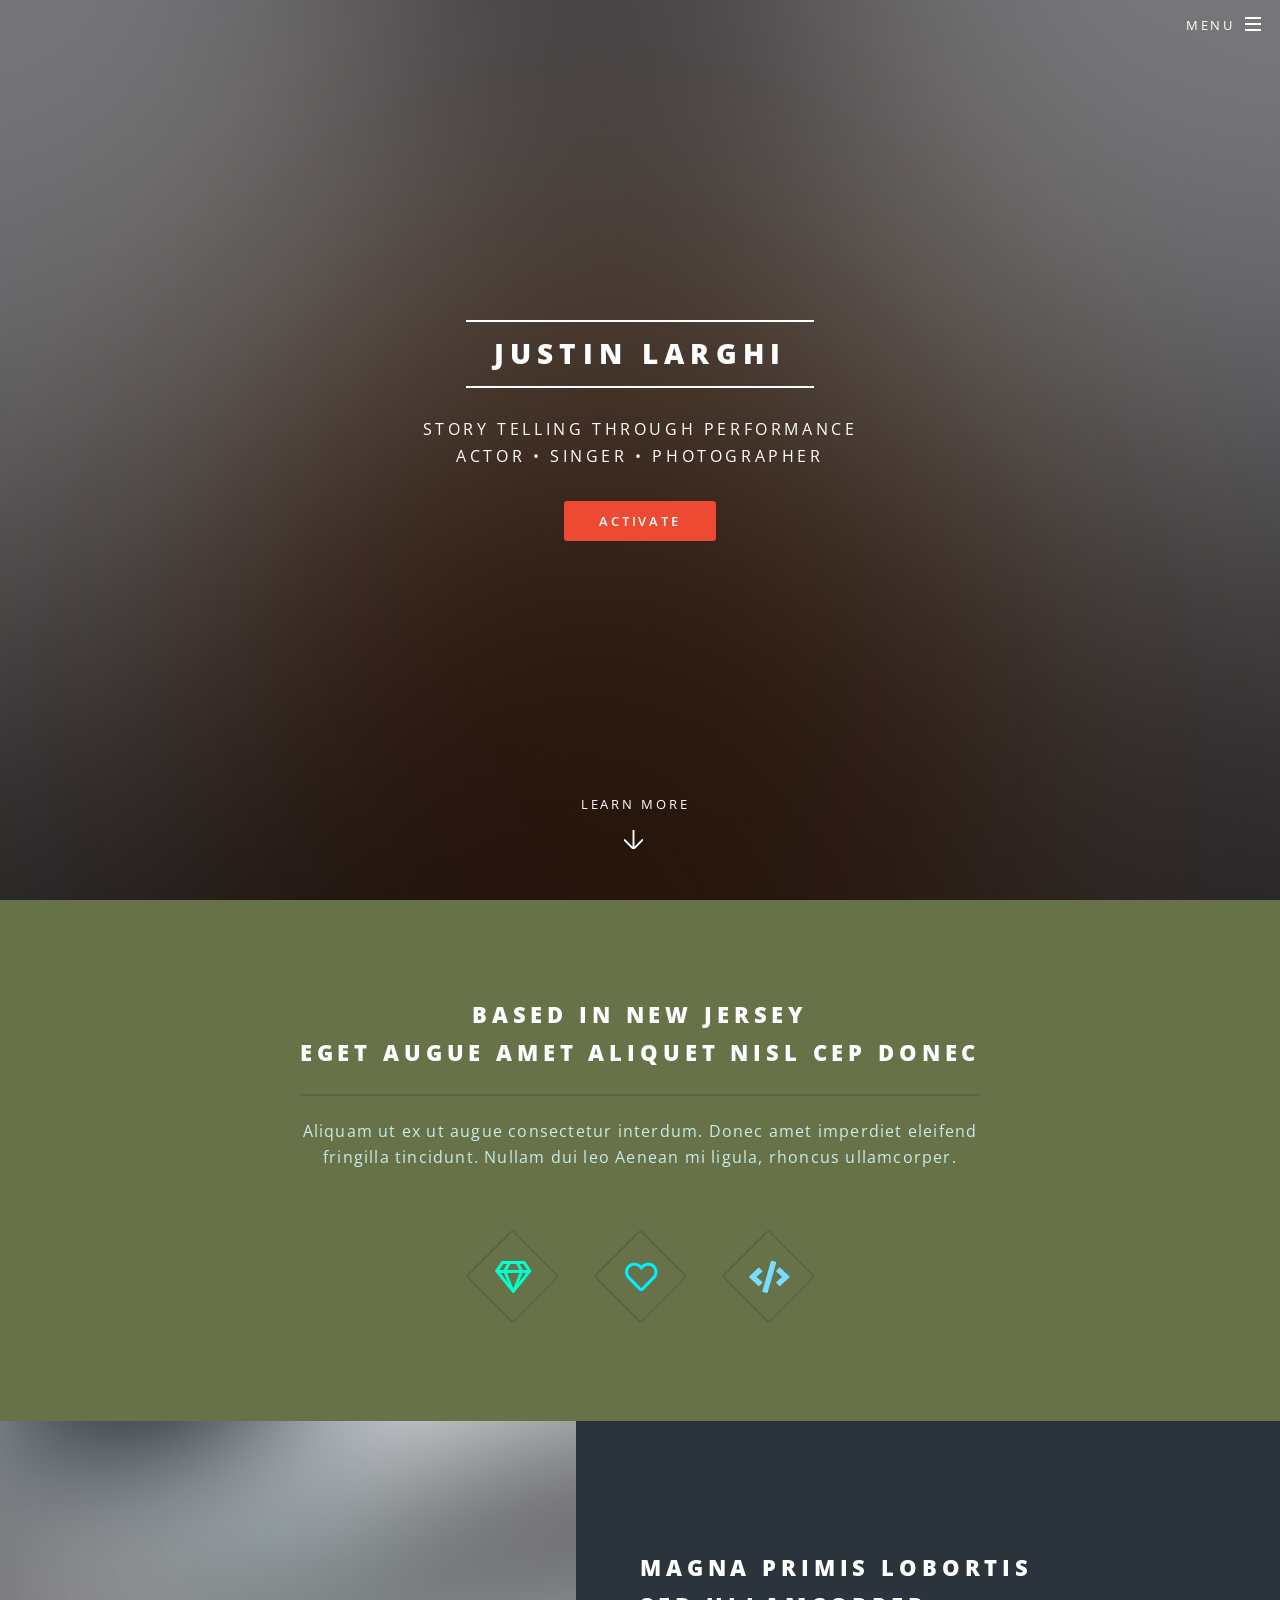
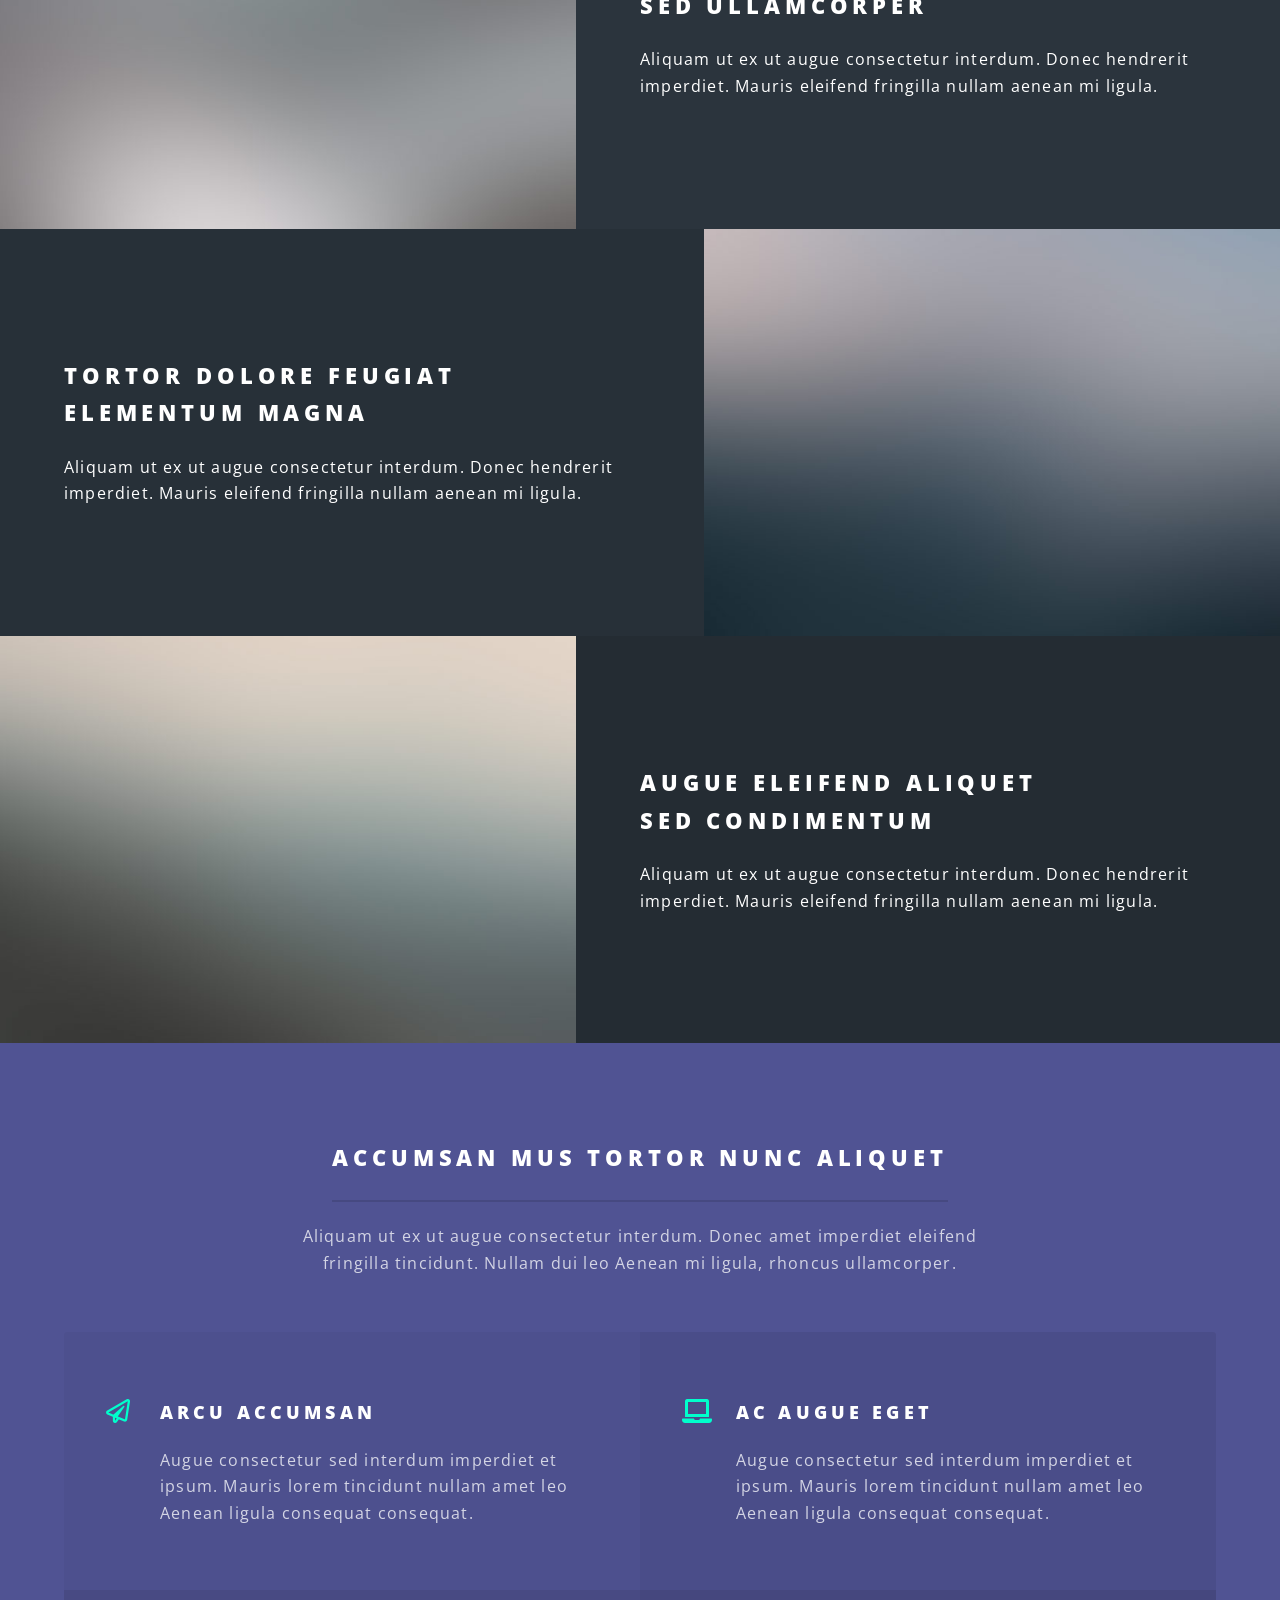
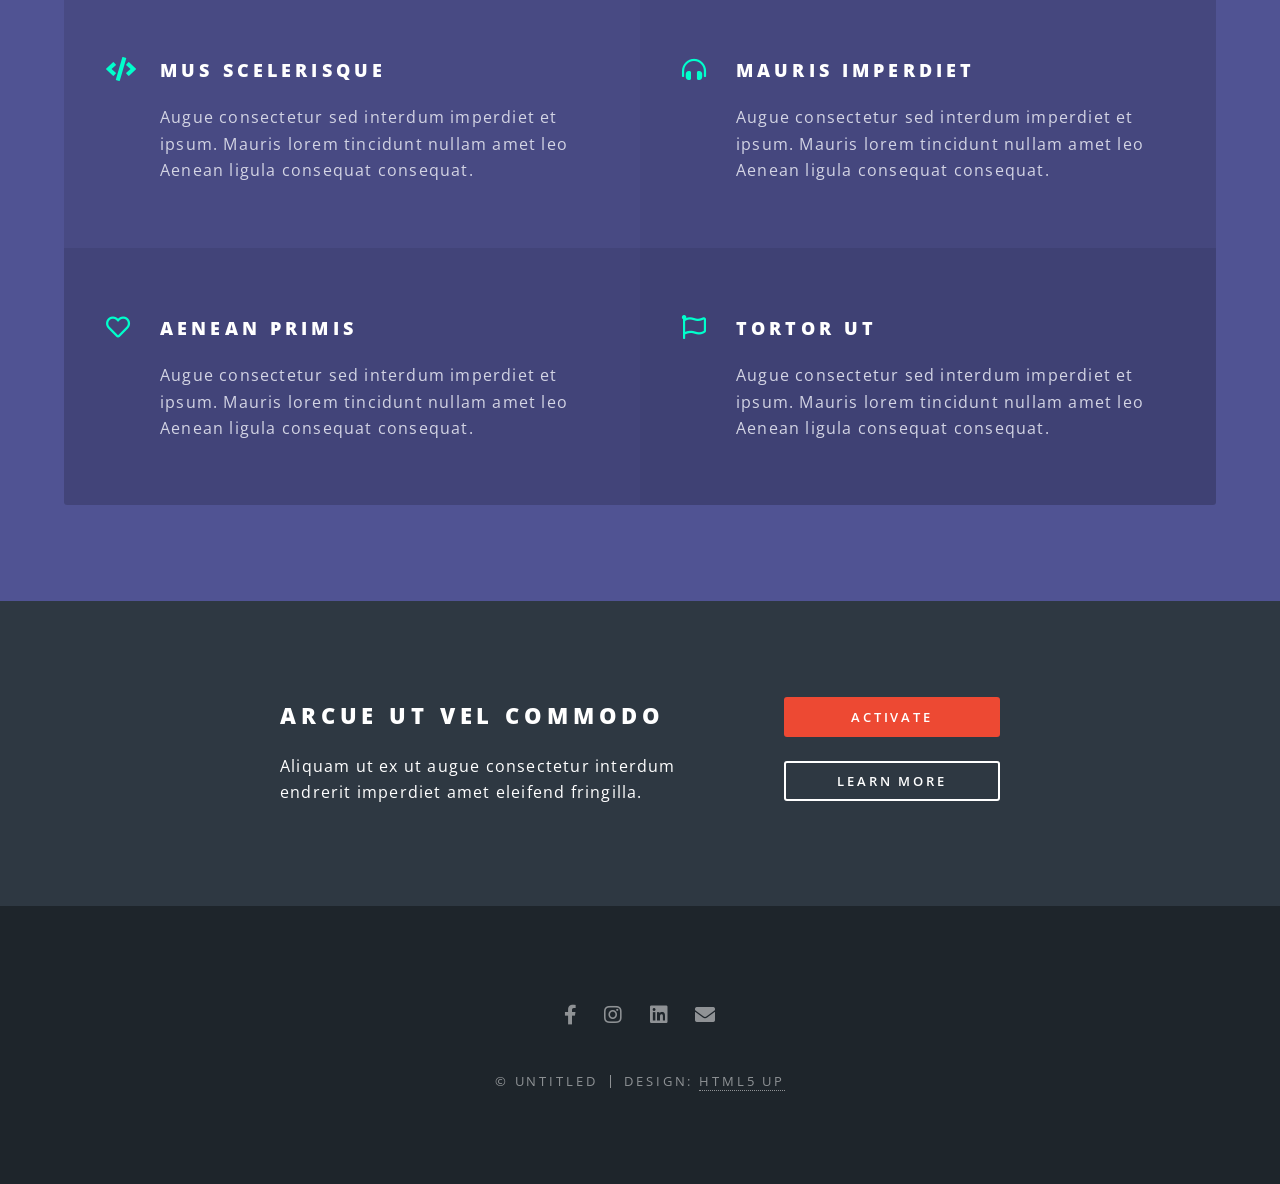
==== commit 363aa540: "Update index.html" ====
--- a/index.html
+++ b/index.html
@@ -148,10 +148,10 @@
 				<!-- Footer -->
 					<footer id="footer">
 						<ul class="icons">
-							<li><a href="https://facebook.com/profile.php?id=100074538829335" class="icon brands fa-facebook-f"><span class="label">Facebook</span></a></li>
-							<li><a href="#" class="icon brands fa-instagram"><span class="label">Instagram</span></a></li>
-							<li><a href="#" class="icon brands fa-dribbble"><span class="label">Dribbble</span></a></li>
-							<li><a href="#" class="icon solid fa-envelope"><span class="label">Email</span></a></li>
+							<li><a href="https://facebook.com/profile.php?id=100074538829335" target="_blank" rel="noopener noreferrer" class="icon brands fa-facebook-f"><span class="label">Facebook</span></a></li>
+							<li><a href="https://instagram.com/justin_larghi" target="_blank" rel="noopener noreferrer" class="icon brands fa-instagram"><span class="label">Instagram</span></a></li>
+							<li><a href="https://linkedin.com/in/JustinLarghi" target="_blank" rel="noopener noreferrer" class="icon brands fa-linkedin"><span class="label">LinkedIn</span></a></li>
+							<li><a href="mailto:justinlarghi@hotmail.com" target="_blank" rel="noopener noreferrer" class="icon solid fa-envelope"><span class="label">Email</span></a></li>
 						</ul>
 						<ul class="copyright">
 							<li>&copy; Untitled</li><li>Design: <a href="http://html5up.net">HTML5 UP</a></li>
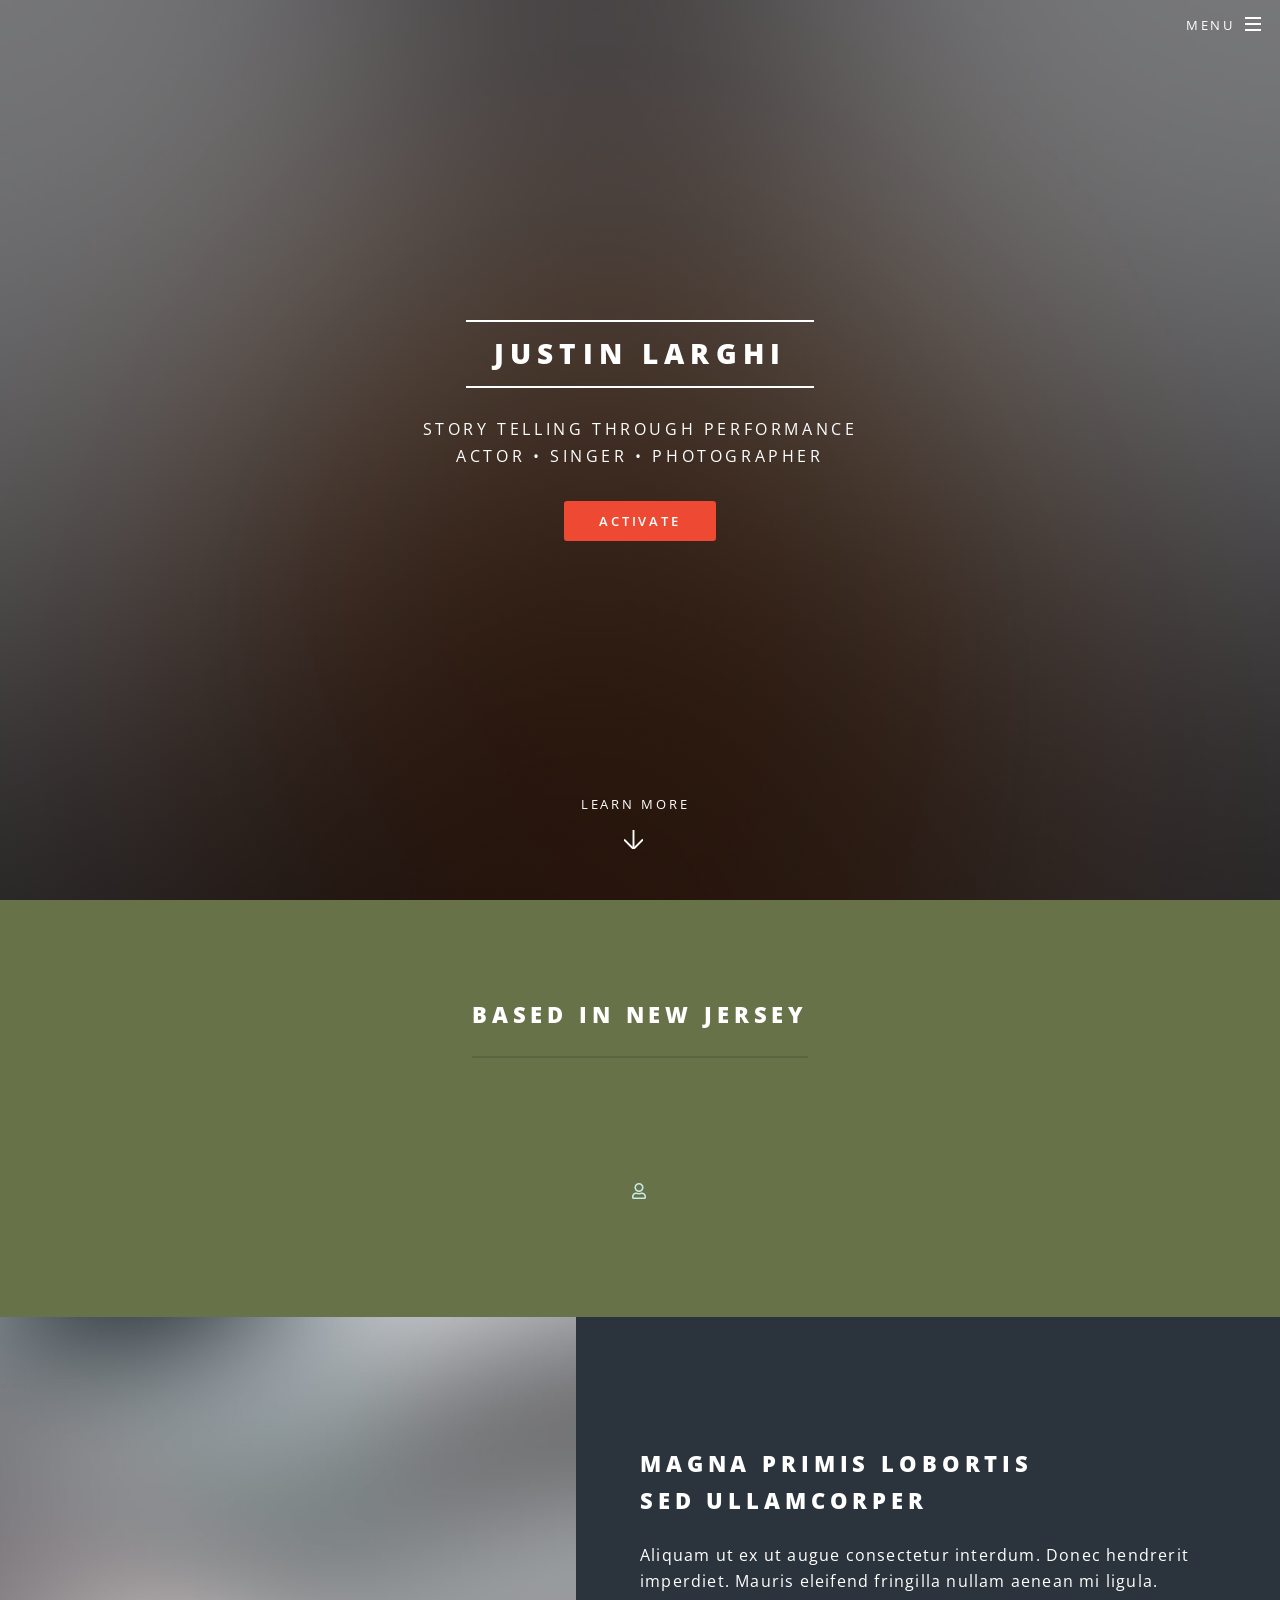
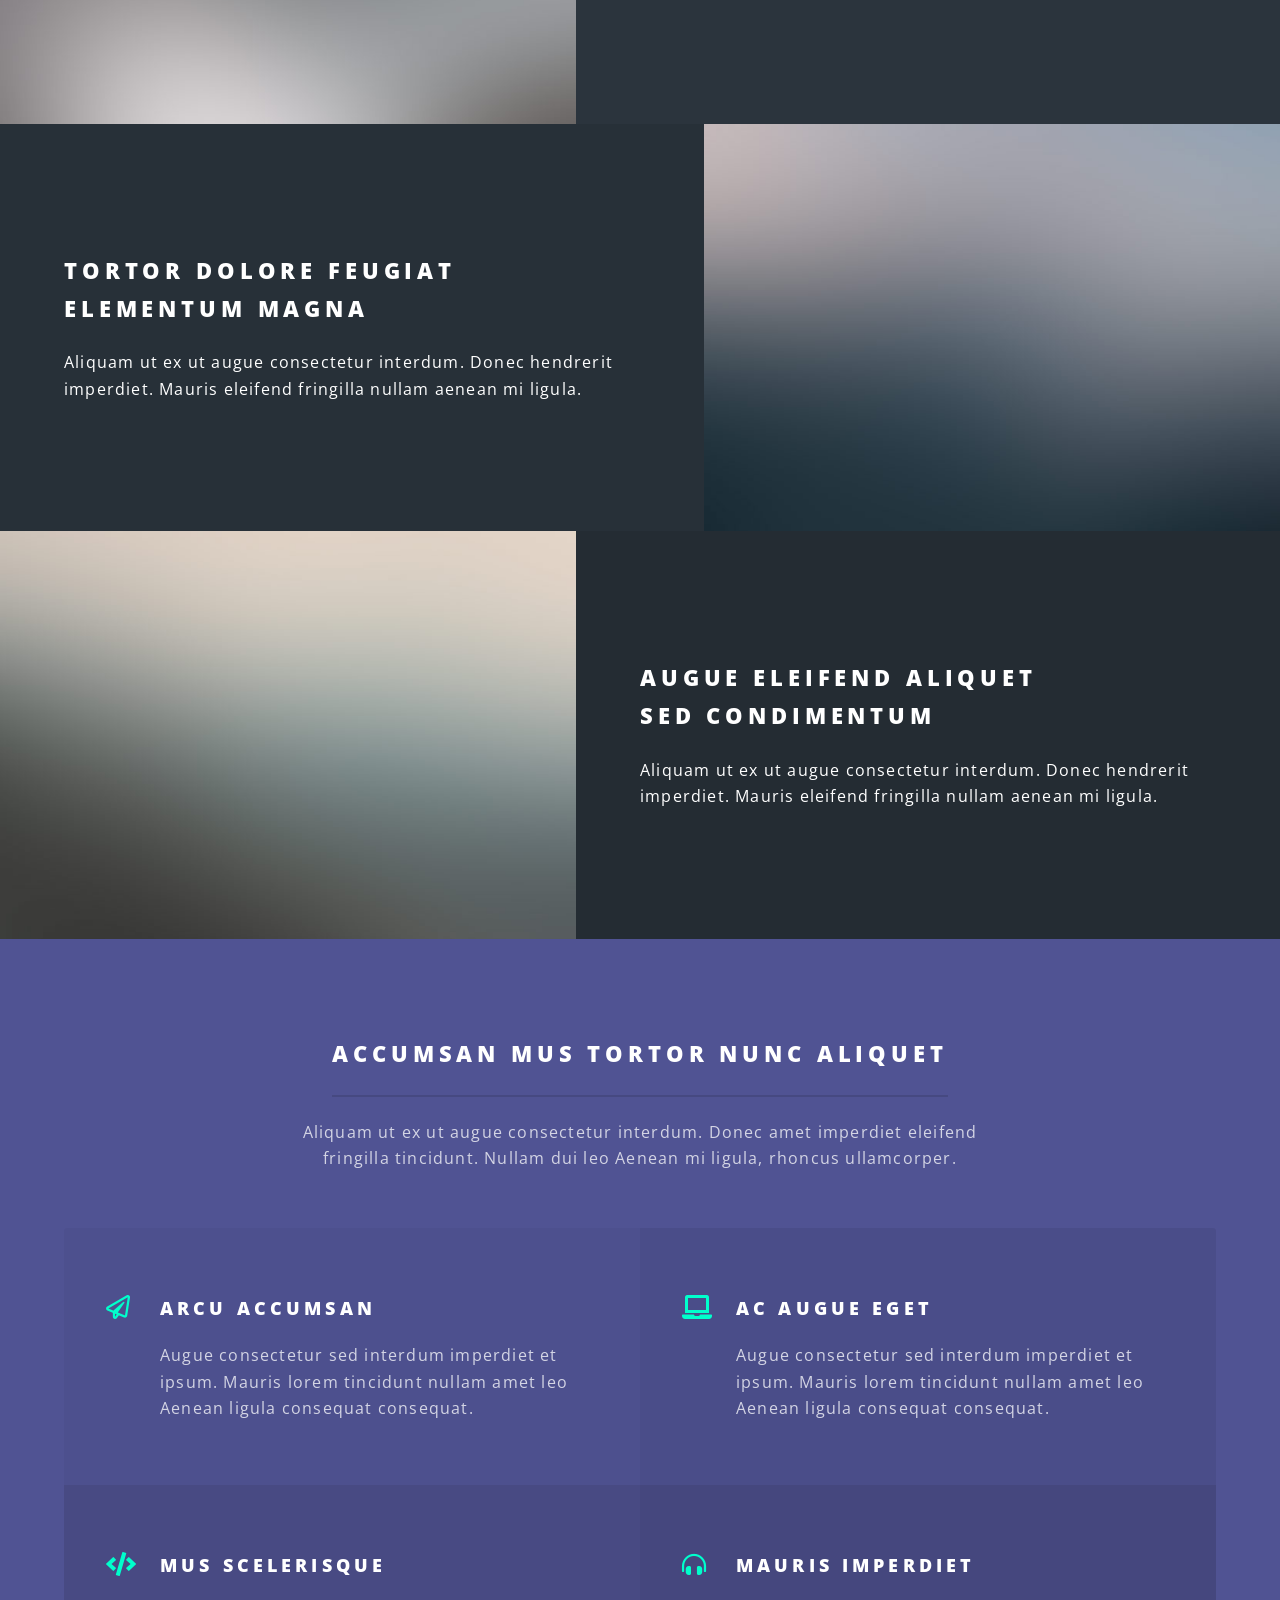
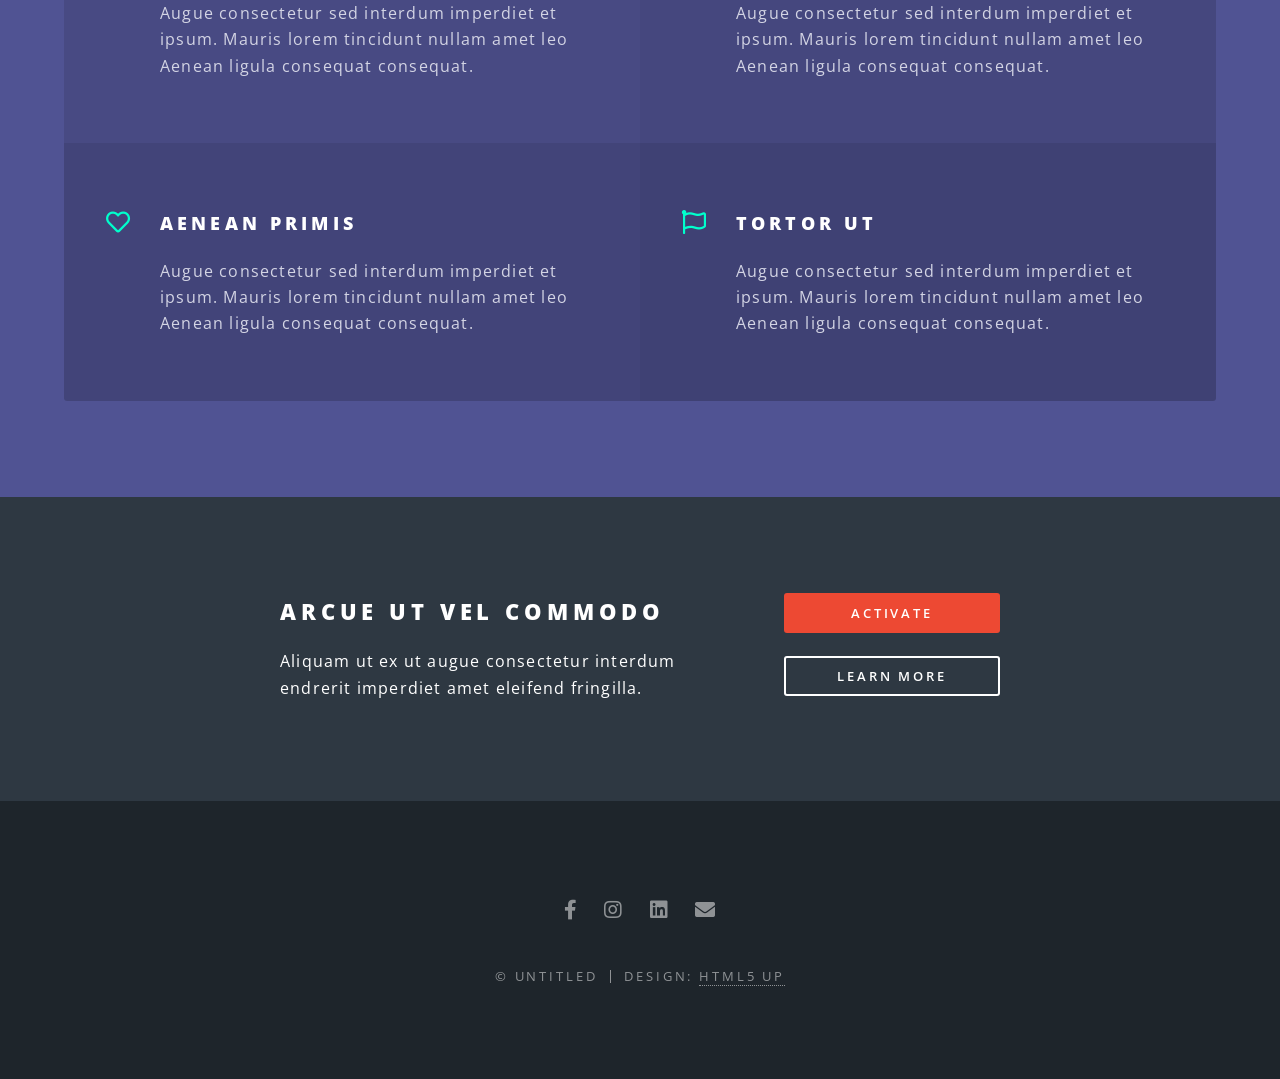
==== commit 5e31c7d9: "Update index.html" ====
--- a/index.html
+++ b/index.html
@@ -19,7 +19,7 @@
 
 				<!-- Header -->
 					<header id="header" class="alt">
-						<h1><a href="index.html">Spectral</a></h1>
+						<h1><a href="index.html">Justin Larghi</a></h1>
 						<nav id="nav">
 							<ul>
 								<li class="special">
@@ -57,14 +57,14 @@
 						<div class="inner">
 							<header class="major">
 								<h2>Based in New Jersey<br />
-								eget augue amet aliquet nisl cep donec</h2>
-								<p>Aliquam ut ex ut augue consectetur interdum. Donec amet imperdiet eleifend<br />
-								fringilla tincidunt. Nullam dui leo Aenean mi ligula, rhoncus ullamcorper.</p>
+								</h2>
+								<p><br />
+								</p>
 							</header>
 							<ul class="icons major">
-								<li><span class="icon fa-gem major style1"><span class="label">Lorem</span></span></li>
-								<li><span class="icon fa-heart major style2"><span class="label">Ipsum</span></span></li>
-								<li><span class="icon solid fa-code major style3"><span class="label">Dolor</span></span></li>
+								<li><span class="icon fa-house"><span class="label">Lorem</span></span></li>
+								<li><span class="icon fa-user"><span class="label">Ipsum</span></span></li>
+								<li><span class="icon fa-solid fa-face-smile"><span class="label">Dolor</span></span></li>
 							</ul>
 						</div>
 					</section>
@@ -150,7 +150,7 @@
 						<ul class="icons">
 							<li><a href="https://facebook.com/profile.php?id=100074538829335" target="_blank" rel="noopener noreferrer" class="icon brands fa-facebook-f"><span class="label">Facebook</span></a></li>
 							<li><a href="https://instagram.com/justin_larghi" target="_blank" rel="noopener noreferrer" class="icon brands fa-instagram"><span class="label">Instagram</span></a></li>
-							<li><a href="https://linkedin.com/in/JustinLarghi" target="_blank" rel="noopener noreferrer" class="icon brands fa-linkedin"><span class="label">LinkedIn</span></a></li>
+							<li><a href="https://linkedin.com/in/justin-l-80693b40b" target="_blank" rel="noopener noreferrer" class="icon brands fa-linkedin"><span class="label">LinkedIn</span></a></li>
 							<li><a href="mailto:justinlarghi@hotmail.com" target="_blank" rel="noopener noreferrer" class="icon solid fa-envelope"><span class="label">Email</span></a></li>
 						</ul>
 						<ul class="copyright">
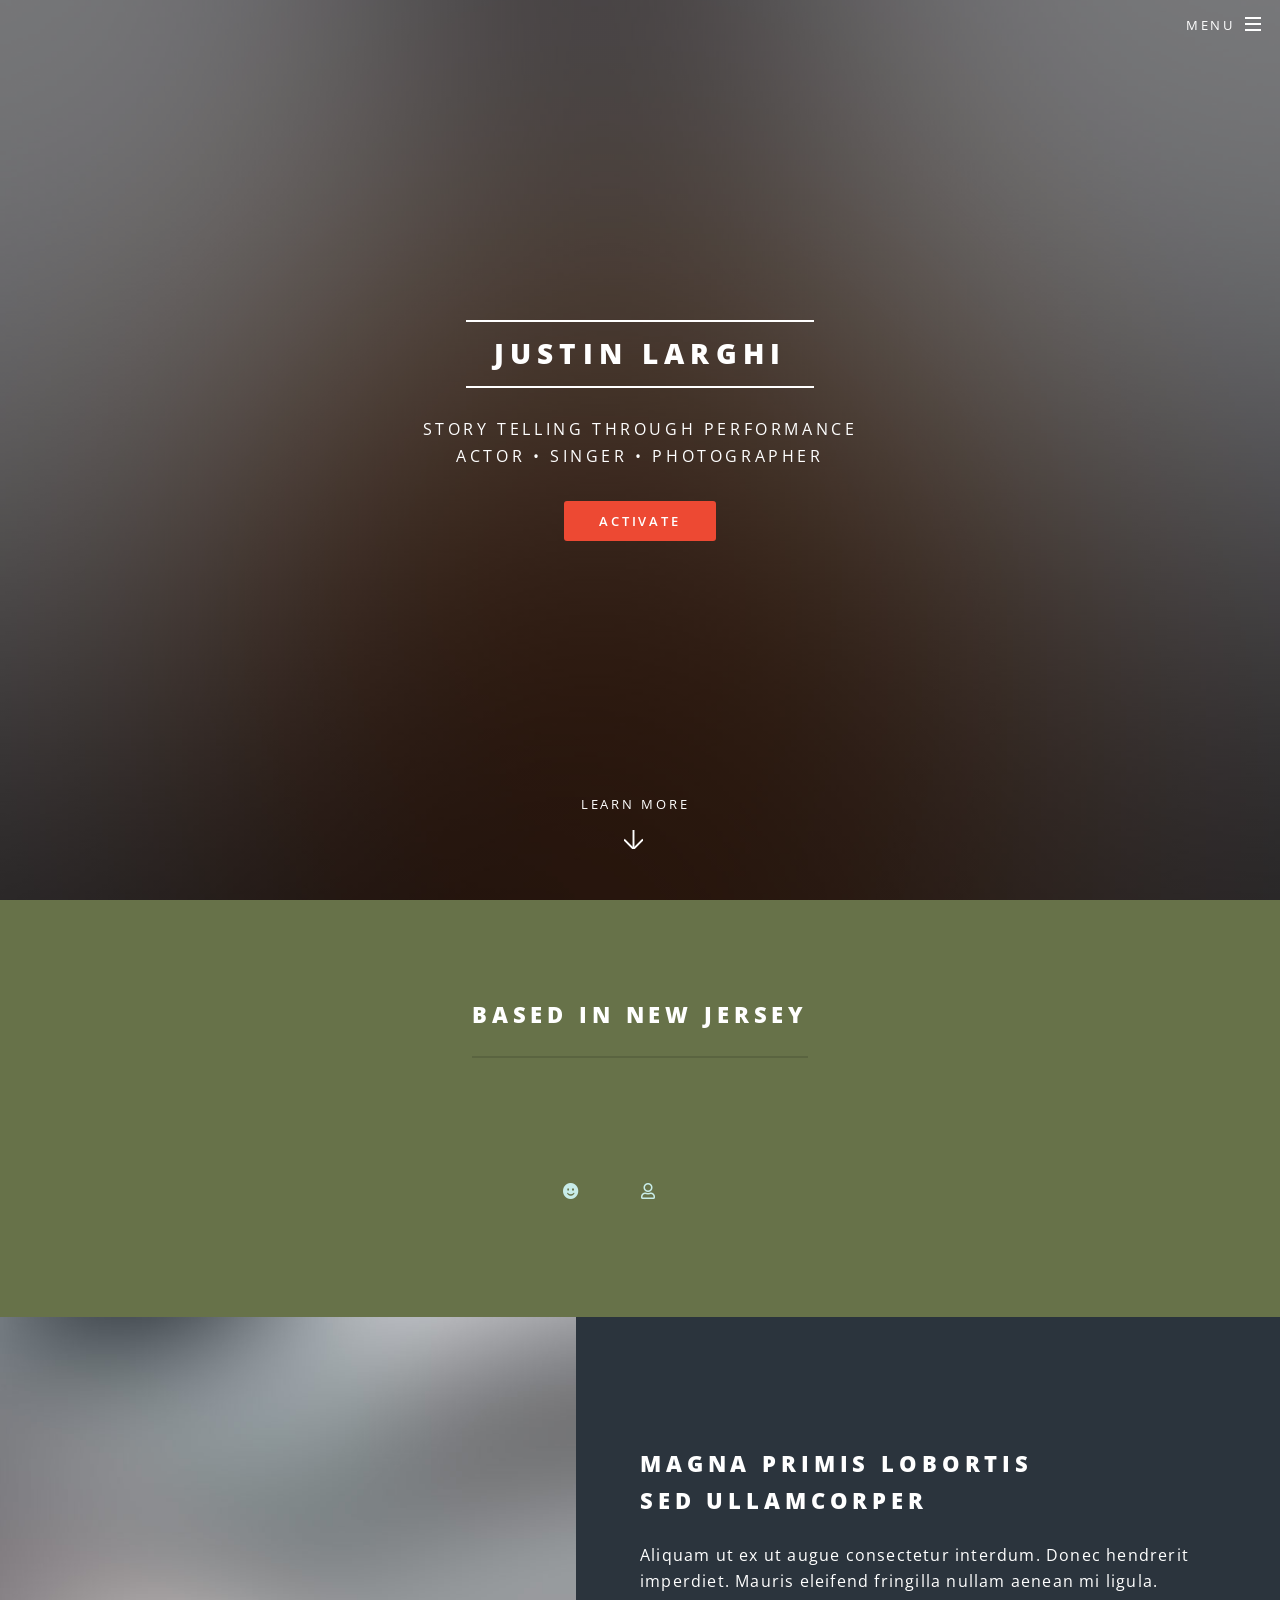
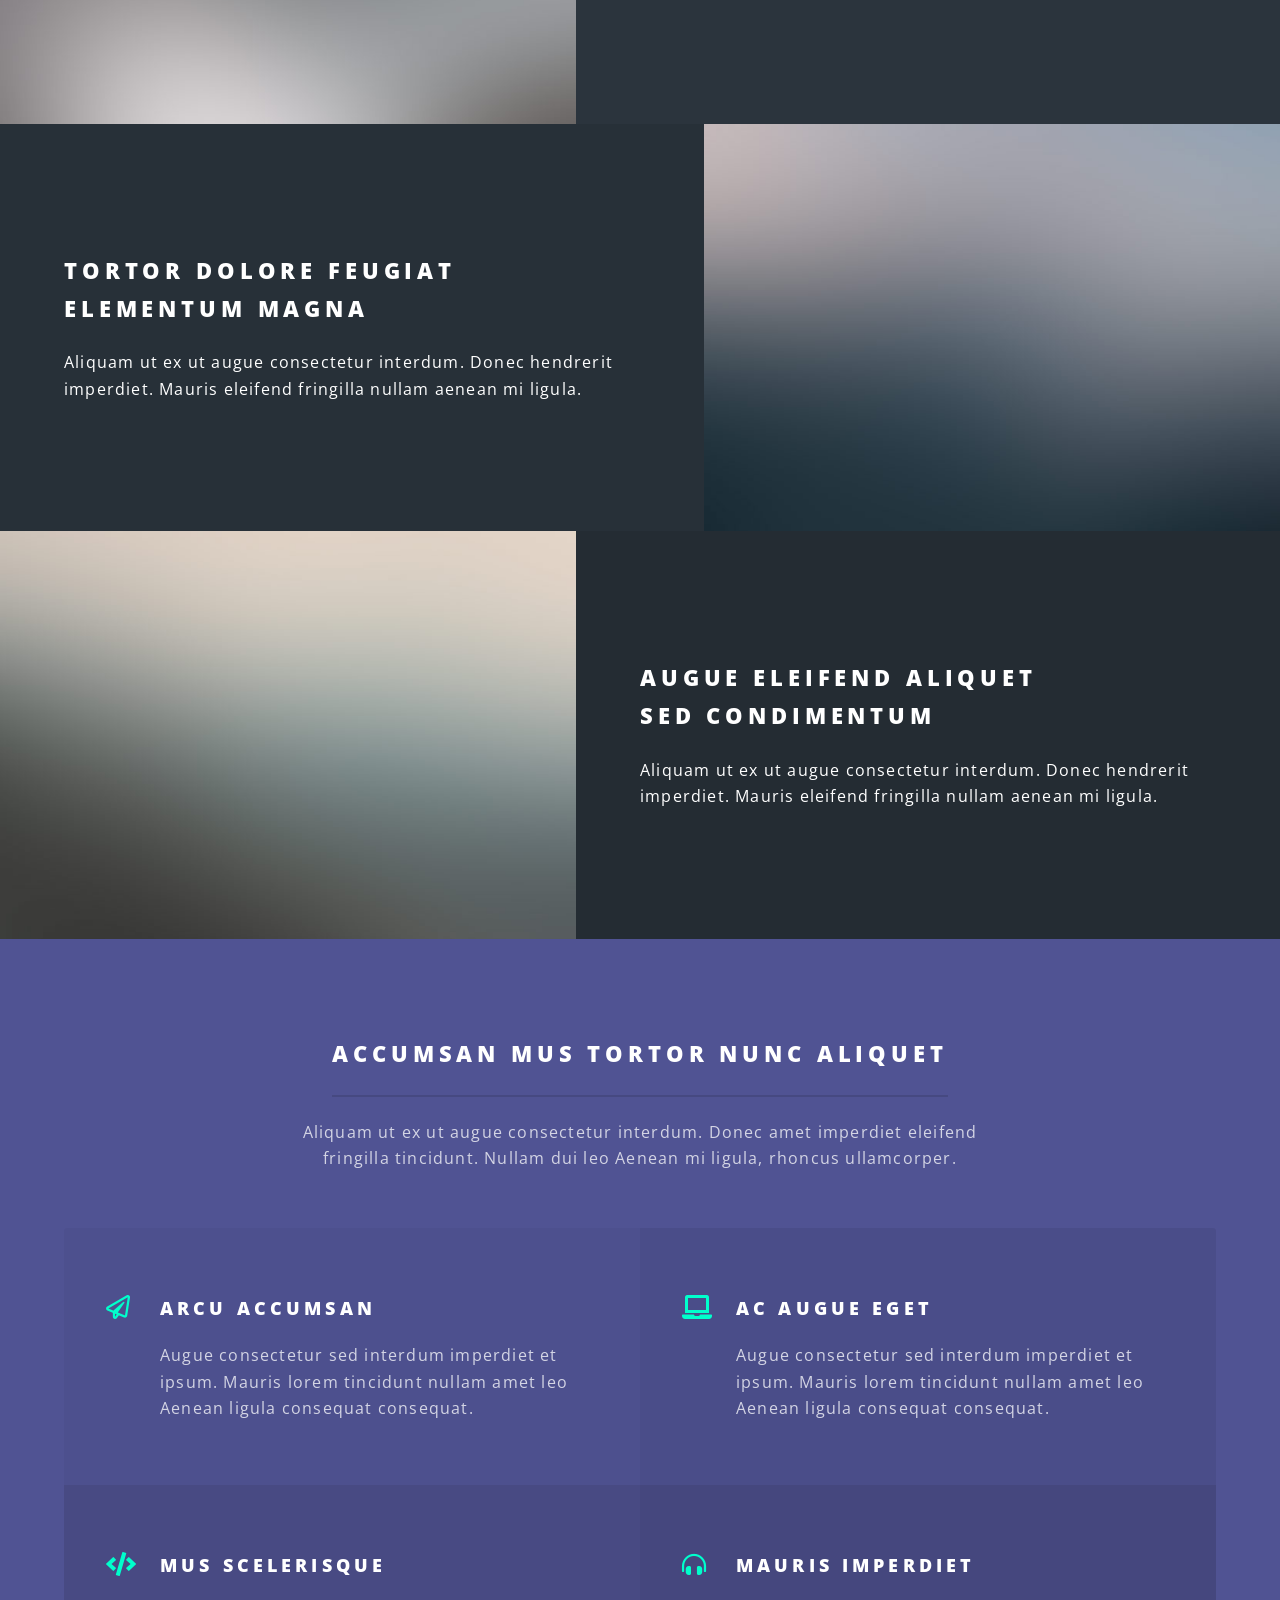
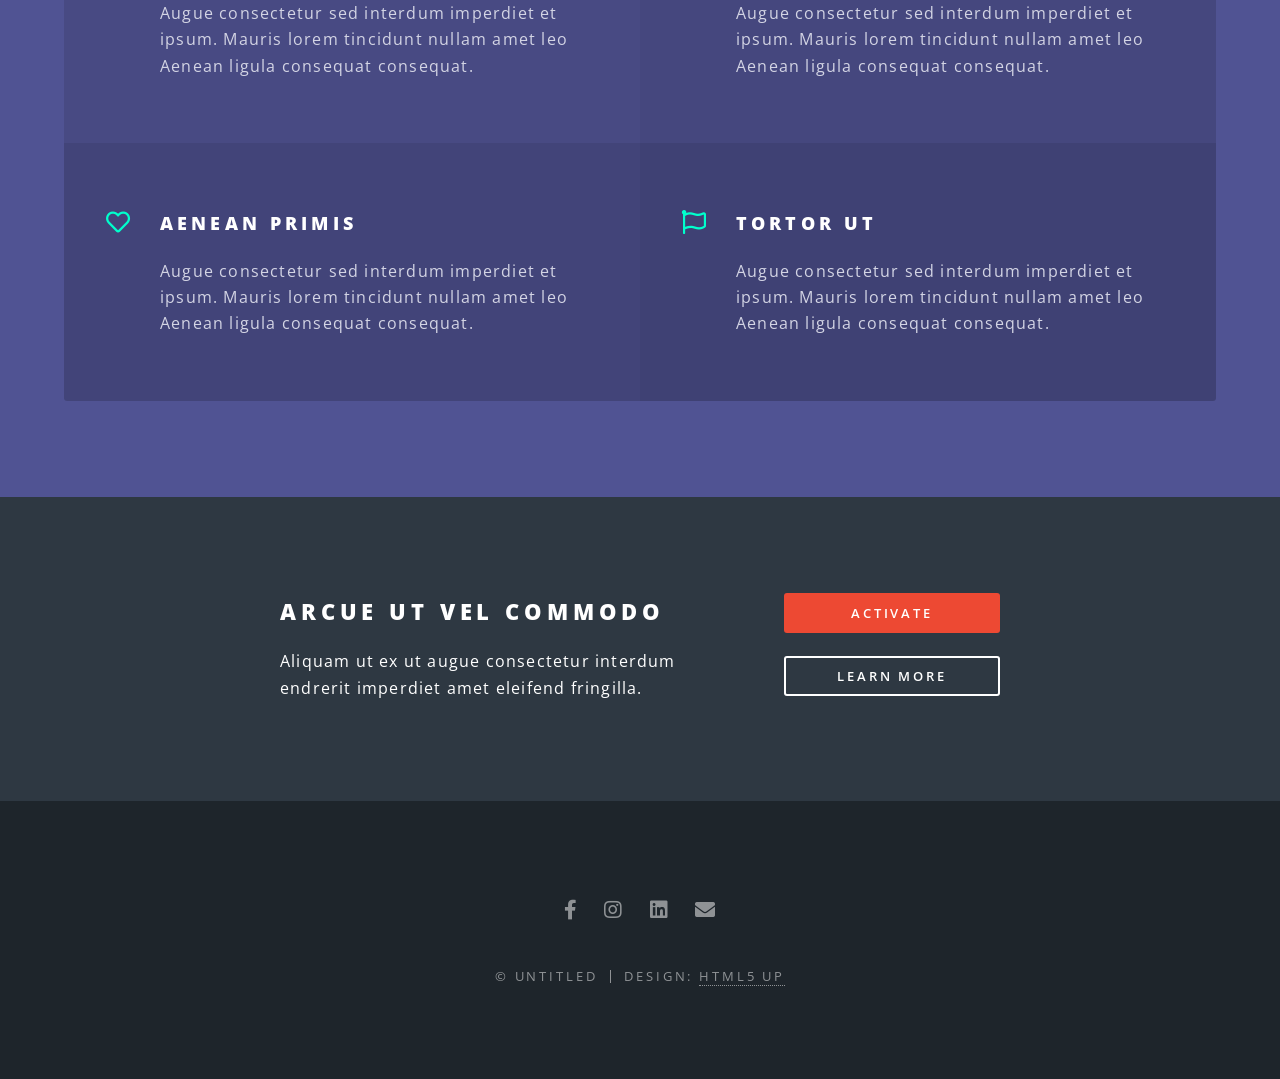
==== commit b08fb09b: "Update index.html" ====
--- a/index.html
+++ b/index.html
@@ -62,9 +62,9 @@
 								</p>
 							</header>
 							<ul class="icons major">
-								<li><span class="icon fa-house"><span class="label">Lorem</span></span></li>
+								<li><span class="icon solid fa-smile"><span class="label">Smile</span></span></li>
 								<li><span class="icon fa-user"><span class="label">Ipsum</span></span></li>
-								<li><span class="icon fa-solid fa-face-smile"><span class="label">Dolor</span></span></li>
+								<li><span class="icon solid fa-house"><span class="label">Home</span></span></li>
 							</ul>
 						</div>
 					</section>
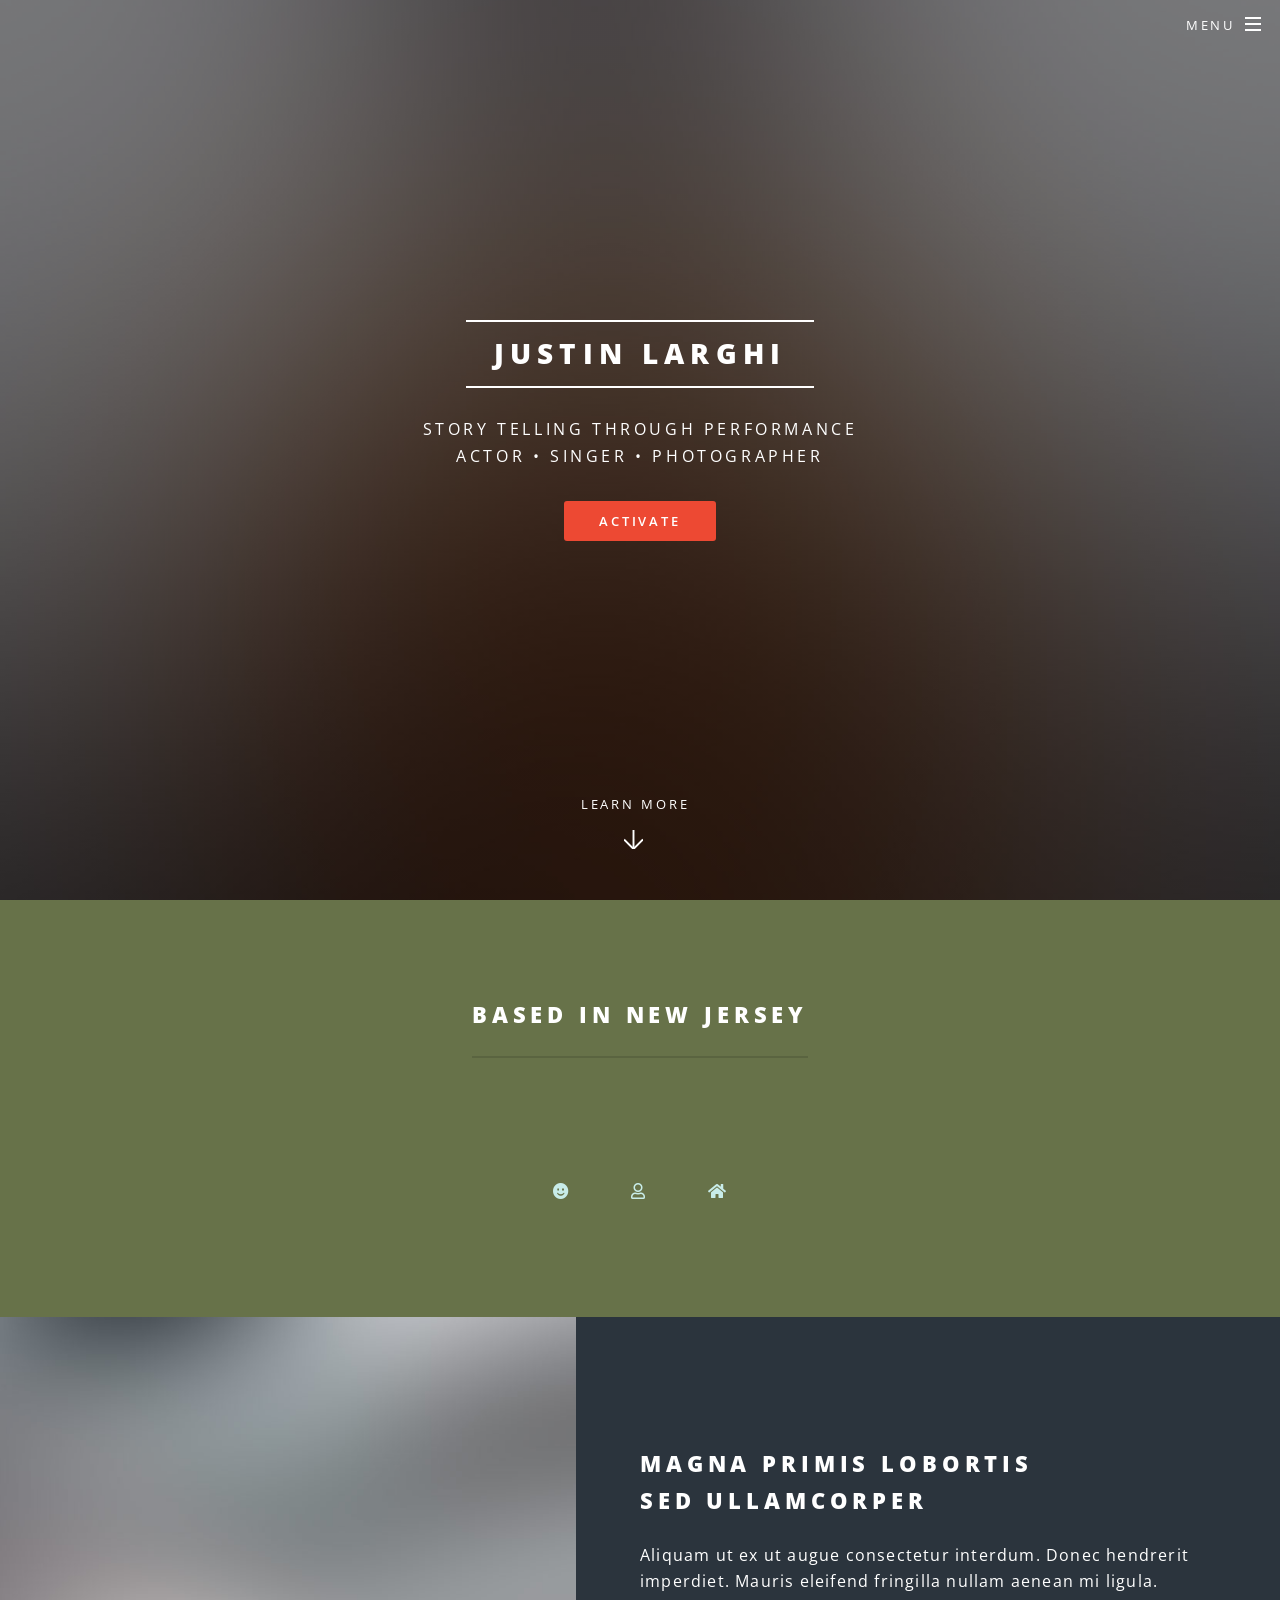
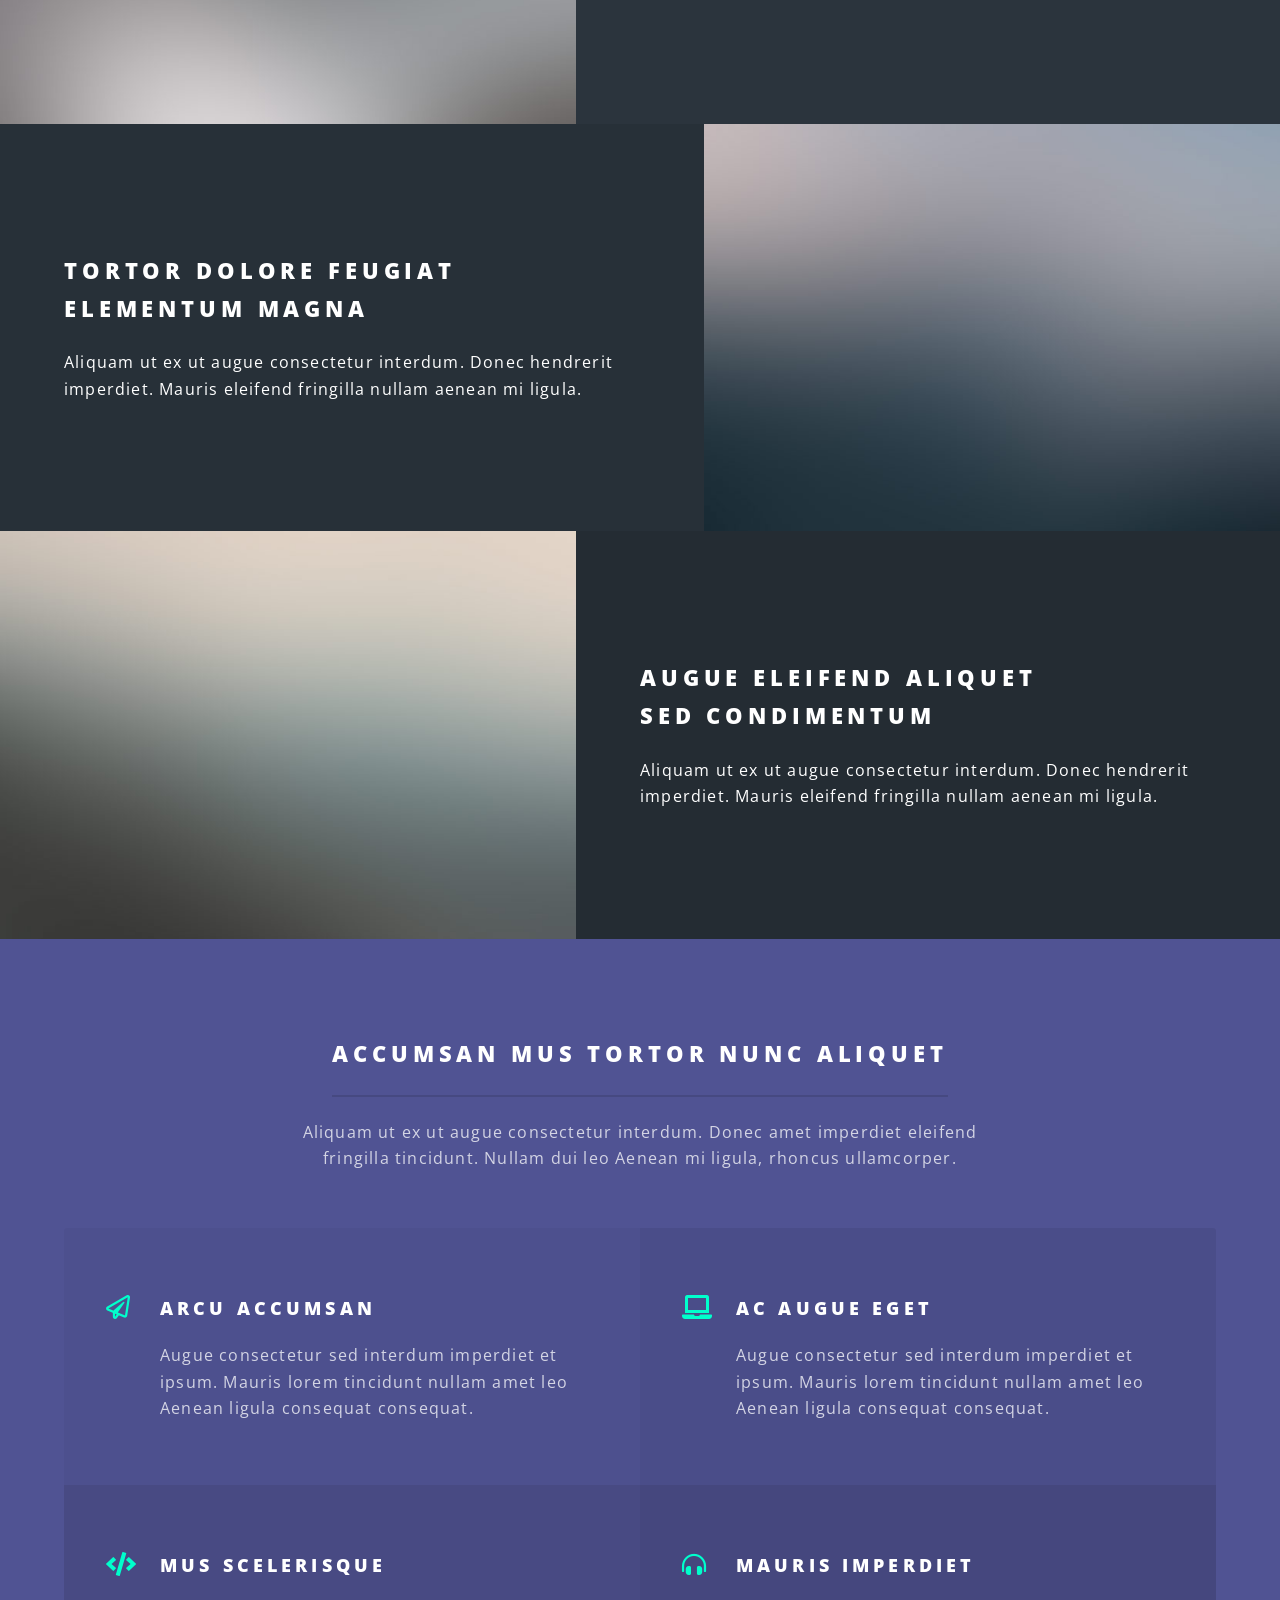
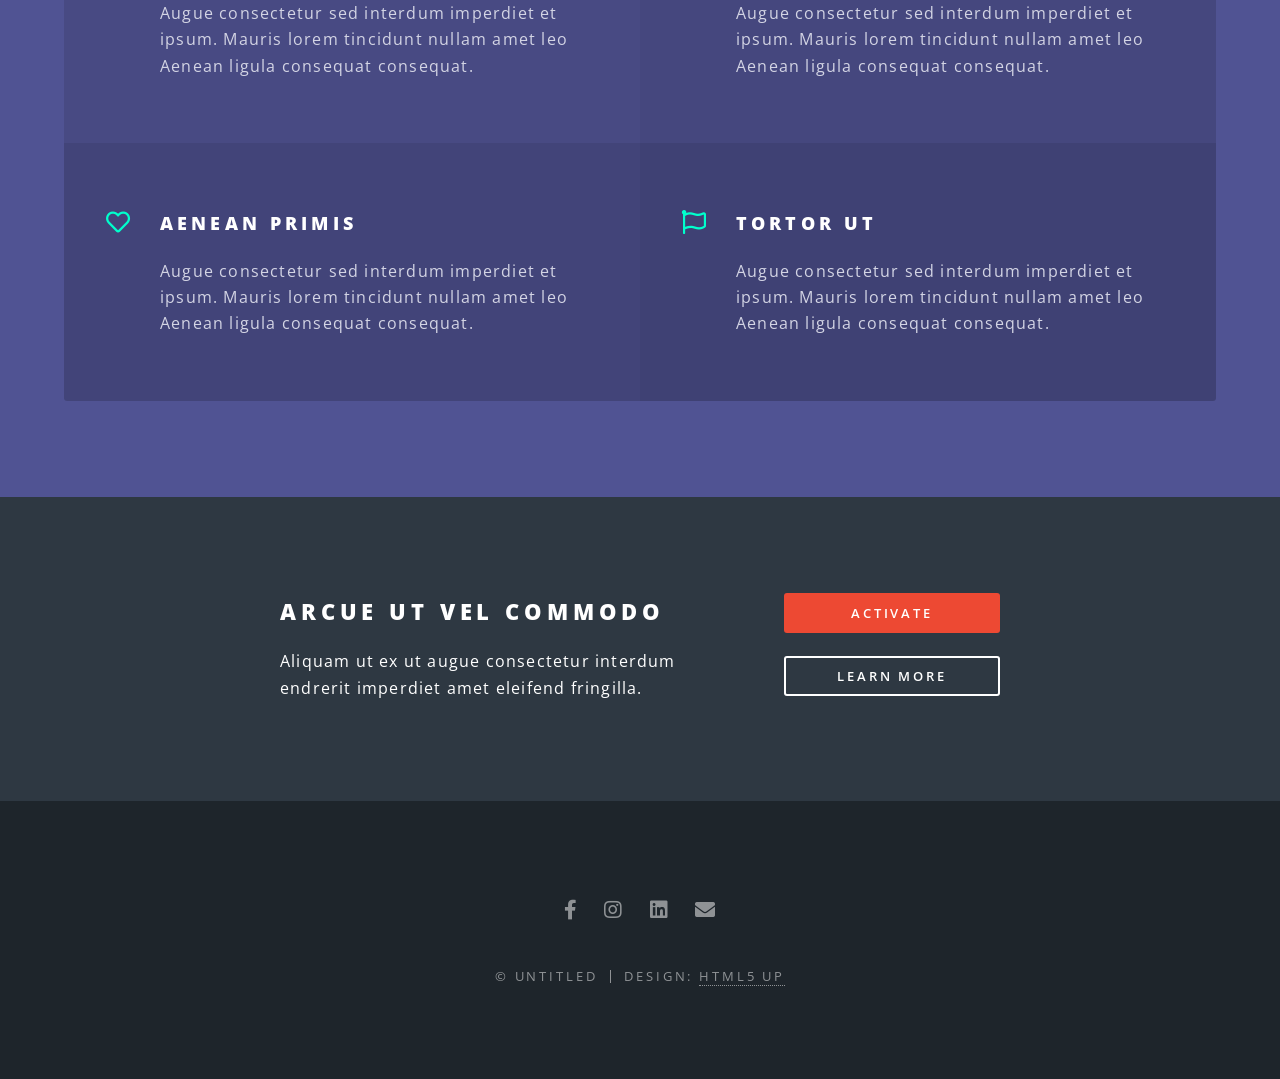
==== commit ae295e20: "Update index.html" ====
--- a/index.html
+++ b/index.html
@@ -64,7 +64,7 @@
 							<ul class="icons major">
 								<li><span class="icon solid fa-smile"><span class="label">Smile</span></span></li>
 								<li><span class="icon fa-user"><span class="label">Ipsum</span></span></li>
-								<li><span class="icon solid fa-house"><span class="label">Home</span></span></li>
+								<li><span class="icon solid fa-home"><span class="label">Home</span></span></li>
 							</ul>
 						</div>
 					</section>
